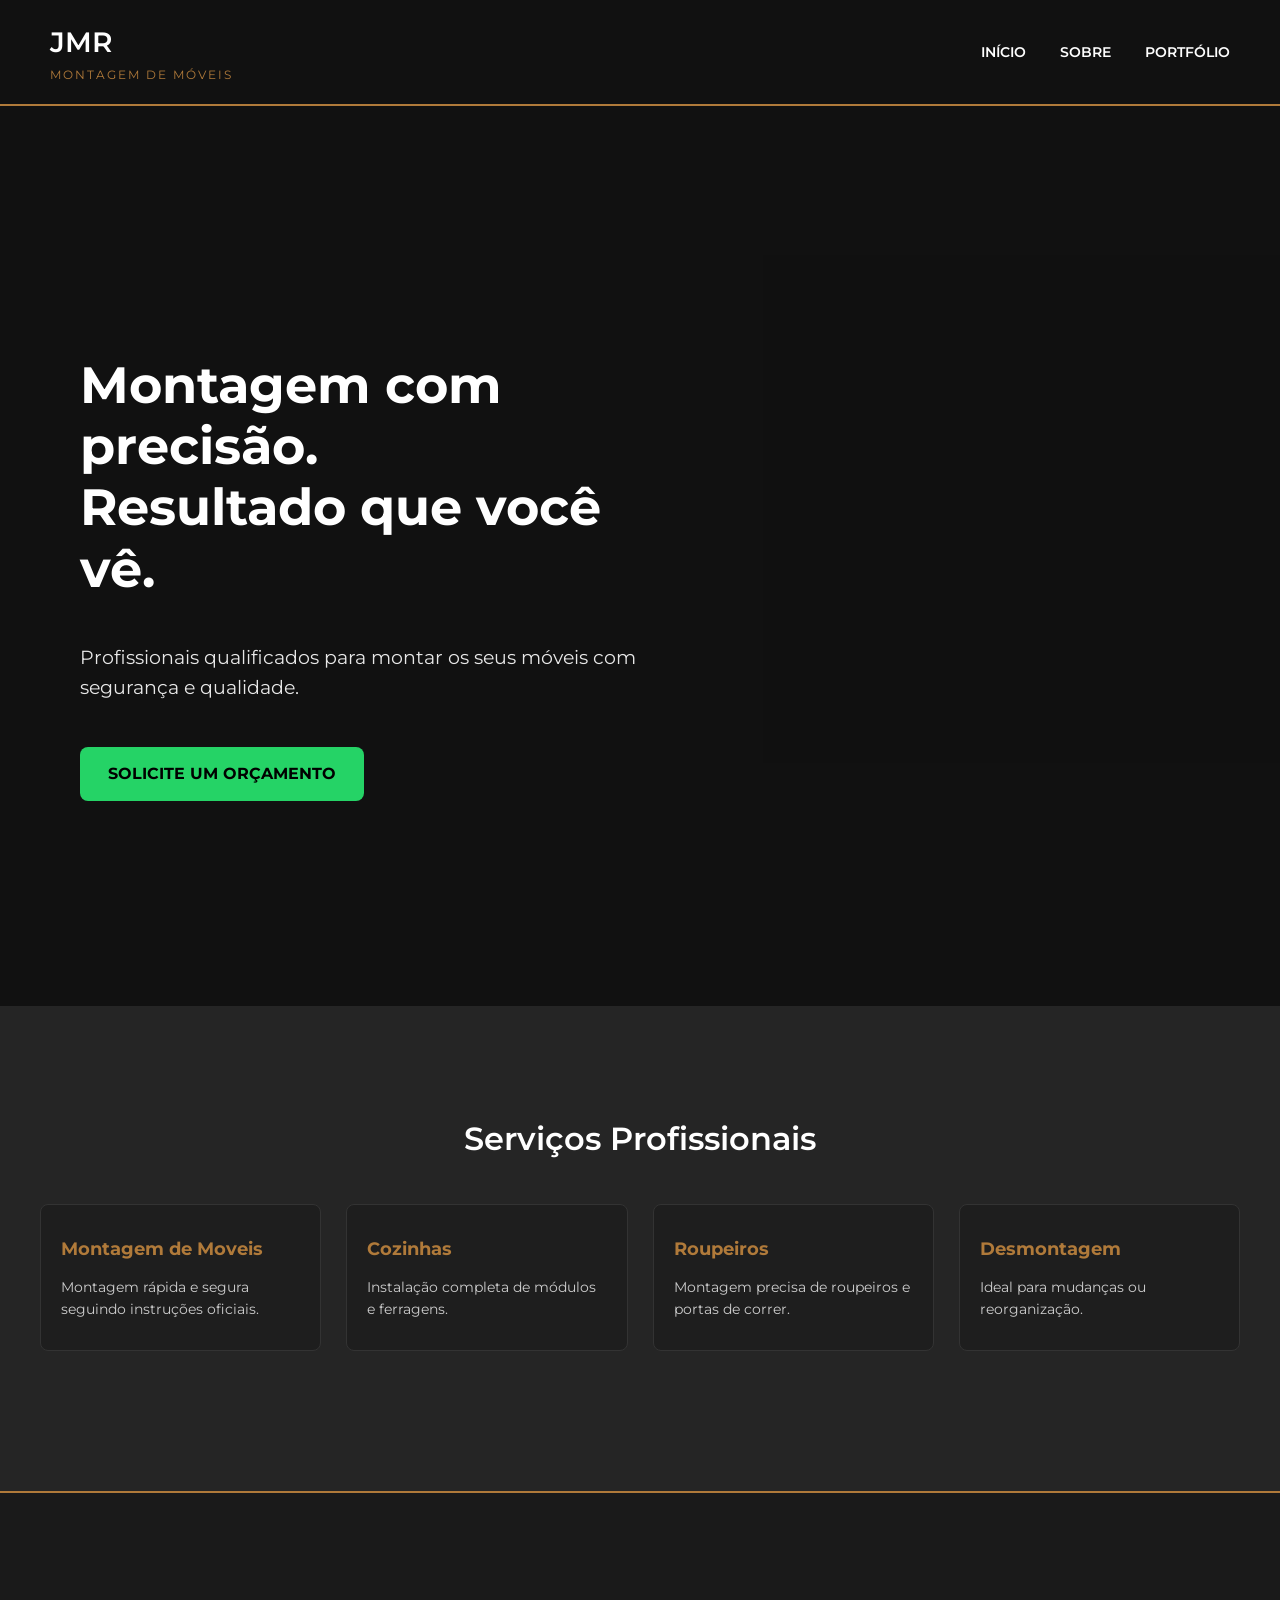
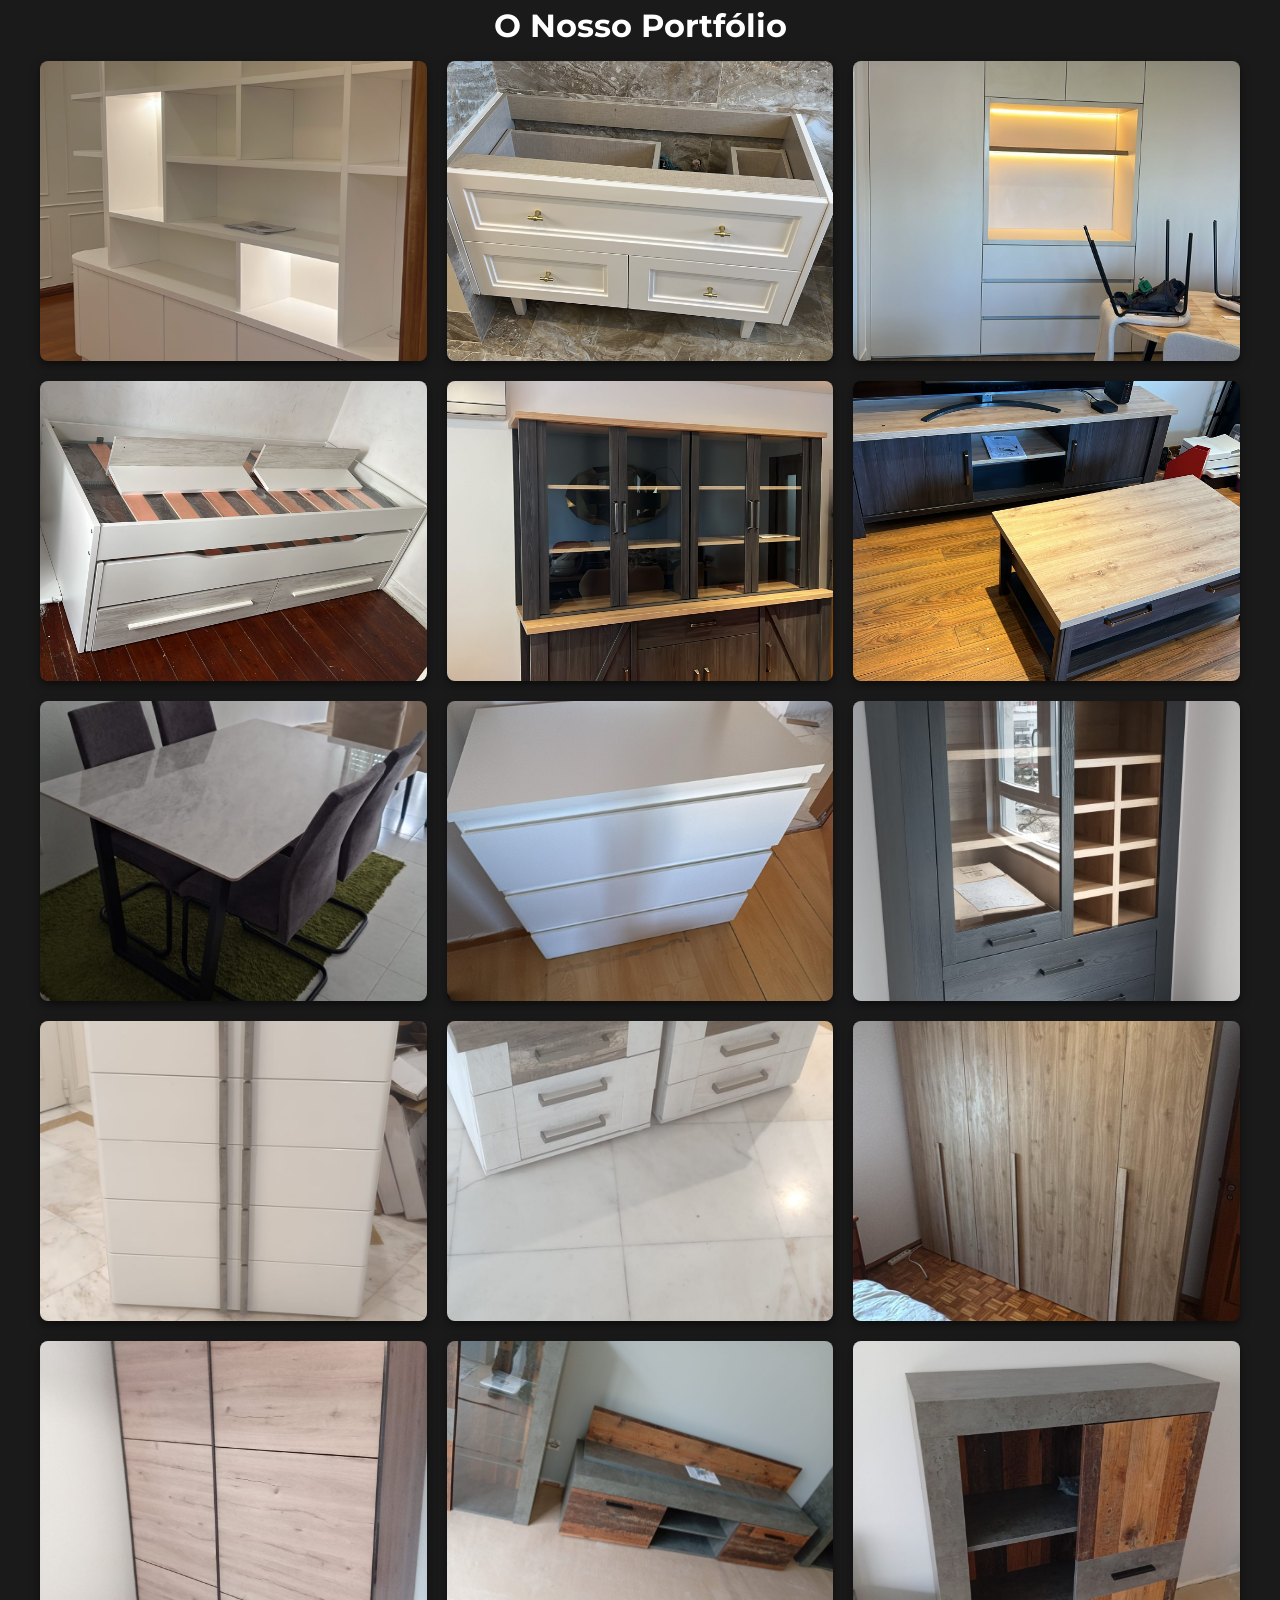
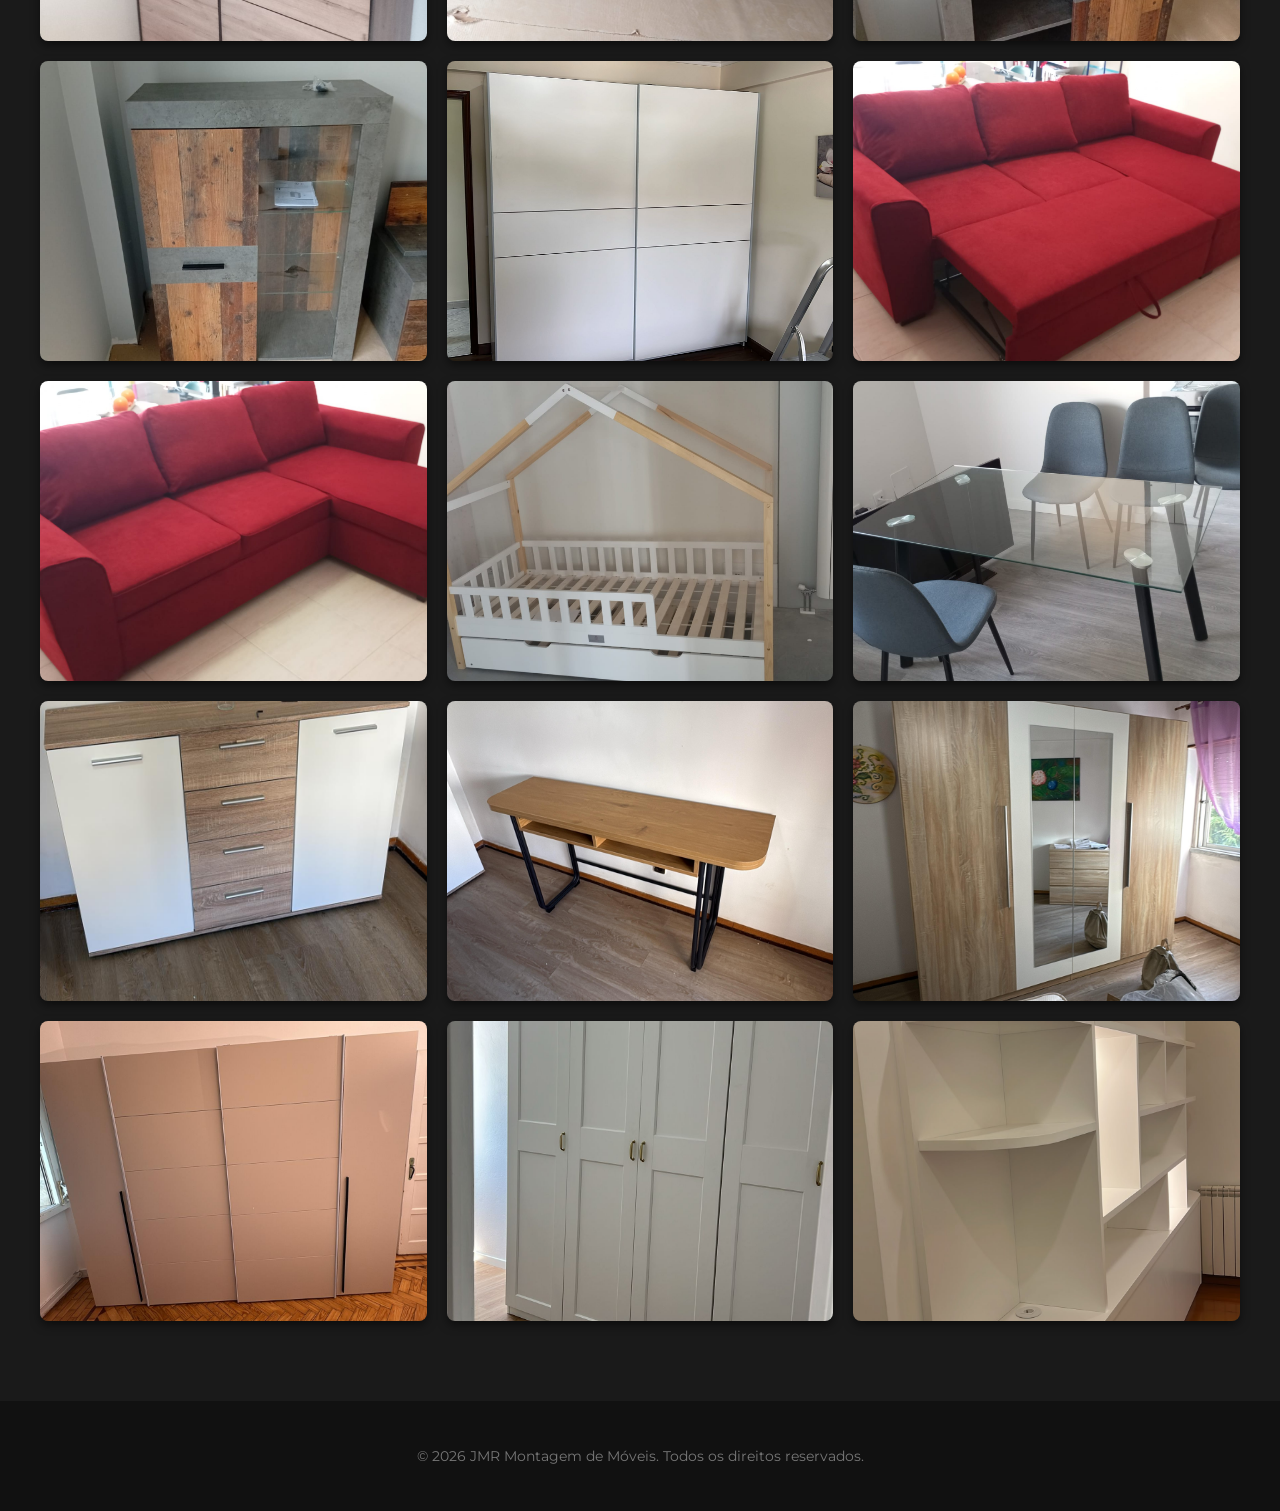
==== index.html @ c357450c "Update index.html" ====
<!DOCTYPE html>
<html lang="pt-pt">
<head>
    <meta charset="UTF-8">
    <meta name="viewport" content="width=device-width, initial-scale=1.0">
    <title>JMR Montagem de Móveis | Lisboa, Almada e Seixal</title>
    <link rel="stylesheet" href="/style.css">
    <link href="https://fonts.googleapis.com/css2?family=Montserrat:wght@400;600&display=swap" rel="stylesheet">
</head>
<body>

    <header>
        <div class="logo">JMR <small>MONTAGEM DE MÓVEIS</small></div>
        <nav>
            <a href="#inicio">INÍCIO</a>
            <a href="#sobre">SOBRE</a>
            <a href="#portfolio">PORTFÓLIO</a>
        </nav>
    </header>

    <section id="inicio" class="hero">
        <div class="hero-text">
            <h1>Montagem com <span class="highlight">precisão.</span><br>Resultado que você vê.</h1>
            <p>Profissionais qualificados para montar os seus móveis com segurança e qualidade.</p>
            <a href="https://wa.me/351928332154" target="_blank" class="btn-whatsapp">SOLICITE UM ORÇAMENTO</a>
        </div>
    </section>

    <section id="sobre" class="about-section">
        <h2>Serviços Profissionais</h2>
        <div class="services-grid">
            <div class="service-card"><h3>Montagem de Moveis</h3><p>Montagem rápida e segura seguindo instruções oficiais.</p></div>
            <div class="service-card"><h3>Cozinhas</h3><p>Instalação completa de módulos e ferragens.</p></div>
            <div class="service-card"><h3>Roupeiros</h3><p>Montagem precisa de roupeiros e portas de correr.</p></div>
            <div class="service-card"><h3>Desmontagem</h3><p>Ideal para mudanças ou reorganização.</p></div>
        </div>
    </section>

    <section id="portfolio" class="portfolio-section">
        <h2>O Nosso Portfólio</h2>
        <div class="galeria">
            <img src="/img/foto1.jpeg" alt="Serviço 1"><img src="/img/foto2.jpeg" alt="Serviço 2"><img src="/img/foto3.jpeg" alt="Serviço 3">
            <img src="/img/foto4.jpeg" alt="Serviço 4"><img src="/img/foto5.jpeg" alt="Serviço 5"><img src="/img/foto6.jpeg" alt="Serviço 6">
            <img src="/img/foto7.jpeg" alt="Serviço 7"><img src="/img/foto8.jpeg" alt="Serviço 8"><img src="/img/foto9.jpeg" alt="Serviço 9">
            <img src="/img/foto10.jpeg" alt="Serviço 10"><img src="/img/foto11.jpeg" alt="Serviço 11"><img src="/img/foto12.jpeg" alt="Serviço 12">
            <img src="/img/foto13.jpeg" alt="Serviço 13"><img src="/img/foto14.jpeg" alt="Serviço 14"><img src="/img/foto15.jpeg" alt="Serviço 15">
            <img src="/img/foto16.jpeg" alt="Serviço 16"><img src="/img/foto17.jpeg" alt="Serviço 17"><img src="/img/foto18.jpeg" alt="Serviço 18">
            <img src="/img/foto19.jpeg" alt="Serviço 19"><img src="/img/foto20.jpeg" alt="Serviço 20"><img src="/img/foto21.jpeg" alt="Serviço 21">
            <img src="/img/foto22.jpeg" alt="Serviço 22"><img src="/img/foto23.jpeg" alt="Serviço 23"><img src="/img/foto24.jpeg" alt="Serviço 24">
            <img src="/img/foto25.jpeg" alt="Serviço 25"><img src="/img/foto26.jpeg" alt="Serviço 26"><img src="/img/foto27.jpeg" alt="Serviço 27">
        </div>
    </section>

    <footer>
        <p>&copy; 2026 JMR Montagem de Móveis. Todos os direitos reservados.</p>
    </footer>
</body>
</html>
---- style.css ----
/* Configurações Globais */
* {
    box-sizing: border-box;
    scroll-behavior: smooth;
}

body { 
    font-family: 'Montserrat', sans-serif; 
    background-color: #1e1e1e; 
    color: #ffffff; 
    margin: 0; 
    line-height: 1.6;
}

/* Cabeçalho */
header { 
    padding: 20px 50px; 
    display: flex; 
    justify-content: space-between; 
    align-items: center; 
    background: #111111; 
    border-bottom: 2px solid #b07a3a;
}

.logo { 
    font-size: 28px; 
    font-weight: 600; 
}

.logo small {
    font-size: 12px;
    font-weight: 400;
    letter-spacing: 2px;
    color: #b07a3a;
    display: block;
}

nav a { 
    color: #ffffff; 
    margin-left: 30px; 
    text-decoration: none; 
    font-size: 14px; 
    font-weight: 600;
    transition: color 0.3s;
}

nav a:hover {
    color: #b07a3a;
}

/* HERO CORRIGIDA */
.hero {
    background: url("img/imghero-inicio.jpeg") center/cover no-repeat;
    height: 100vh;
    display: flex;
    align-items: center;
    padding-left: 80px;
    position: relative;
    color: #fff;
}

.hero::before {
    content: "";
    position: absolute;
    inset: 0;
    background: rgba(0,0,0,0.45);
}

.hero-content, .hero-inner, .hero-text {
    position: relative;
    z-index: 2;
    max-width: 600px;
}

.hero-text h1 {
    font-size: 3.2rem;
    font-weight: 700;
    line-height: 1.2;
}

.hero-text p {
    font-size: 1.2rem;
    margin-top: 15px;
    opacity: 0.9;
}

.btn-whatsapp {
    margin-top: 25px;
    display: inline-block;
    padding: 14px 28px;
    background: #25d366;
    color: #000;
    font-weight: bold;
    border-radius: 8px;
    text-decoration: none;
    transition: .3s ease;
}

.btn-whatsapp:hover {
    background: #1ebe5d;
}

/* Nova Estilização: Seção Sobre e Serviços */
.about-section {
    padding: 80px 20px;
    background: #252525;
    text-align: center;
    border-bottom: 2px solid #b07a3a;
}

.about-section h2 {
    font-size: 32px;
    margin-bottom: 40px;
    font-weight: 600;
}

.services-grid {
    display: grid;
    grid-template-columns: repeat(auto-fit, minmax(260px, 1fr));
    gap: 25px;
    max-width: 1200px;
    margin: 0 auto 60px auto;
}

.service-card {
    background: #1e1e1e;
    padding: 30px 20px;
    border-radius: 8px;
    border: 1px solid #333;
    text-align: left;
    transition: transform 0.3s, border-color 0.3s;
}

.service-card:hover {
    transform: translateY(-5px);
    border-color: #b07a3a;
}

.service-card h3 {
    font-size: 18px;
    color: #b07a3a;
    margin-top: 0;
    margin-bottom: 12px;
}

.service-card p {
    color: #cccccc;
    font-size: 14px;
    margin: 0;
}

.why-choose-us {
    max-width: 650px;
    margin: 0 auto;
    background: #1e1e1e;
    padding: 40px;
    border-radius: 8px;
    box-shadow: 0 4px 15px rgba(0,0,0,0.4);
    border: 1px solid #2d2d2d;
}

.why-choose-us h2 {
    font-size: 26px;
    margin-bottom: 20px;
    color: #ffffff;
}

.benefits-list {
    display: flex;
    flex-direction: column;
    align-items: flex-start;
    gap: 15px;
    max-width: 500px;
    margin: 30px auto 0 auto;
}

.benefit-item {
    font-size: 15px;
    font-weight: 600;
    color: #eeeeee;
    text-align: left;
}

/* Seção de Portfólio / Galeria */
.portfolio-section {
    padding: 80px 20px; 
    background: #1a1a1a;
}

.portfolio-section h2 {
    text-align: center;
    font-size: 32px;
    margin-bottom: 10px;
}

.galeria {
    display: grid;
    grid-template-columns: repeat(auto-fit, minmax(300px, 1fr));
    gap: 20px;
    max-width: 1200px;
    margin: 0 auto;
}

.galeria img {
    width: 100%;
    height: 300px;
    object-fit: cover;
    border-radius: 8px;
    transition: transform 0.3s ease;
    box-shadow: 0 4px 10px rgba(0,0,0,0.5);
}

.galeria img:hover {
    transform: scale(1.03);
}

/* Rodapé */
footer {
    text-align: center;
    padding: 30px;
    background: #111111;
    color: #777777;
    font-size: 14px;
}

/* Responsividade */
@media (max-width: 768px) {
    header {
        flex-direction: column;
        padding: 20px;
    }
    nav {
        margin-top: 20px;
    }
    nav a {
        margin: 0 10px;
    }
    .hero-text h1 {
        font-size: 32px;
    }
    .why-choose-us {
        padding: 25px 15px;
    }
}
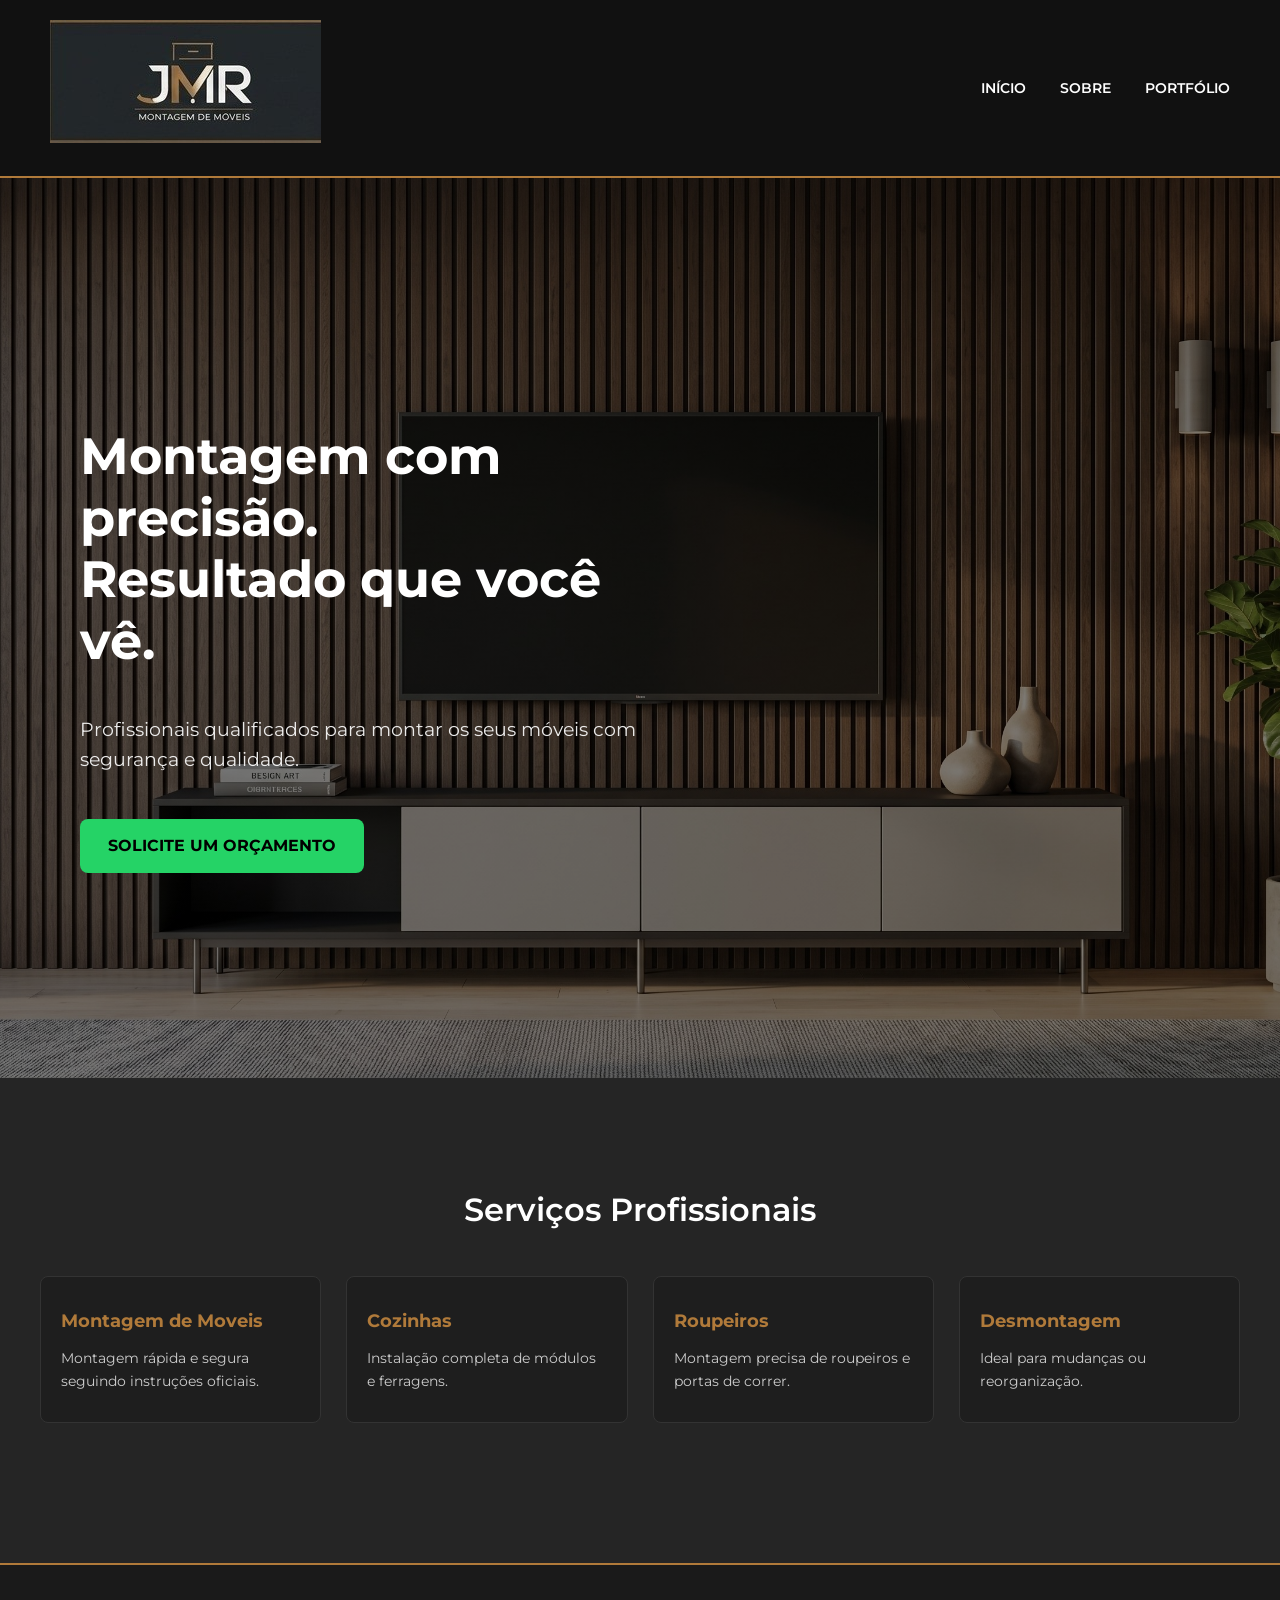
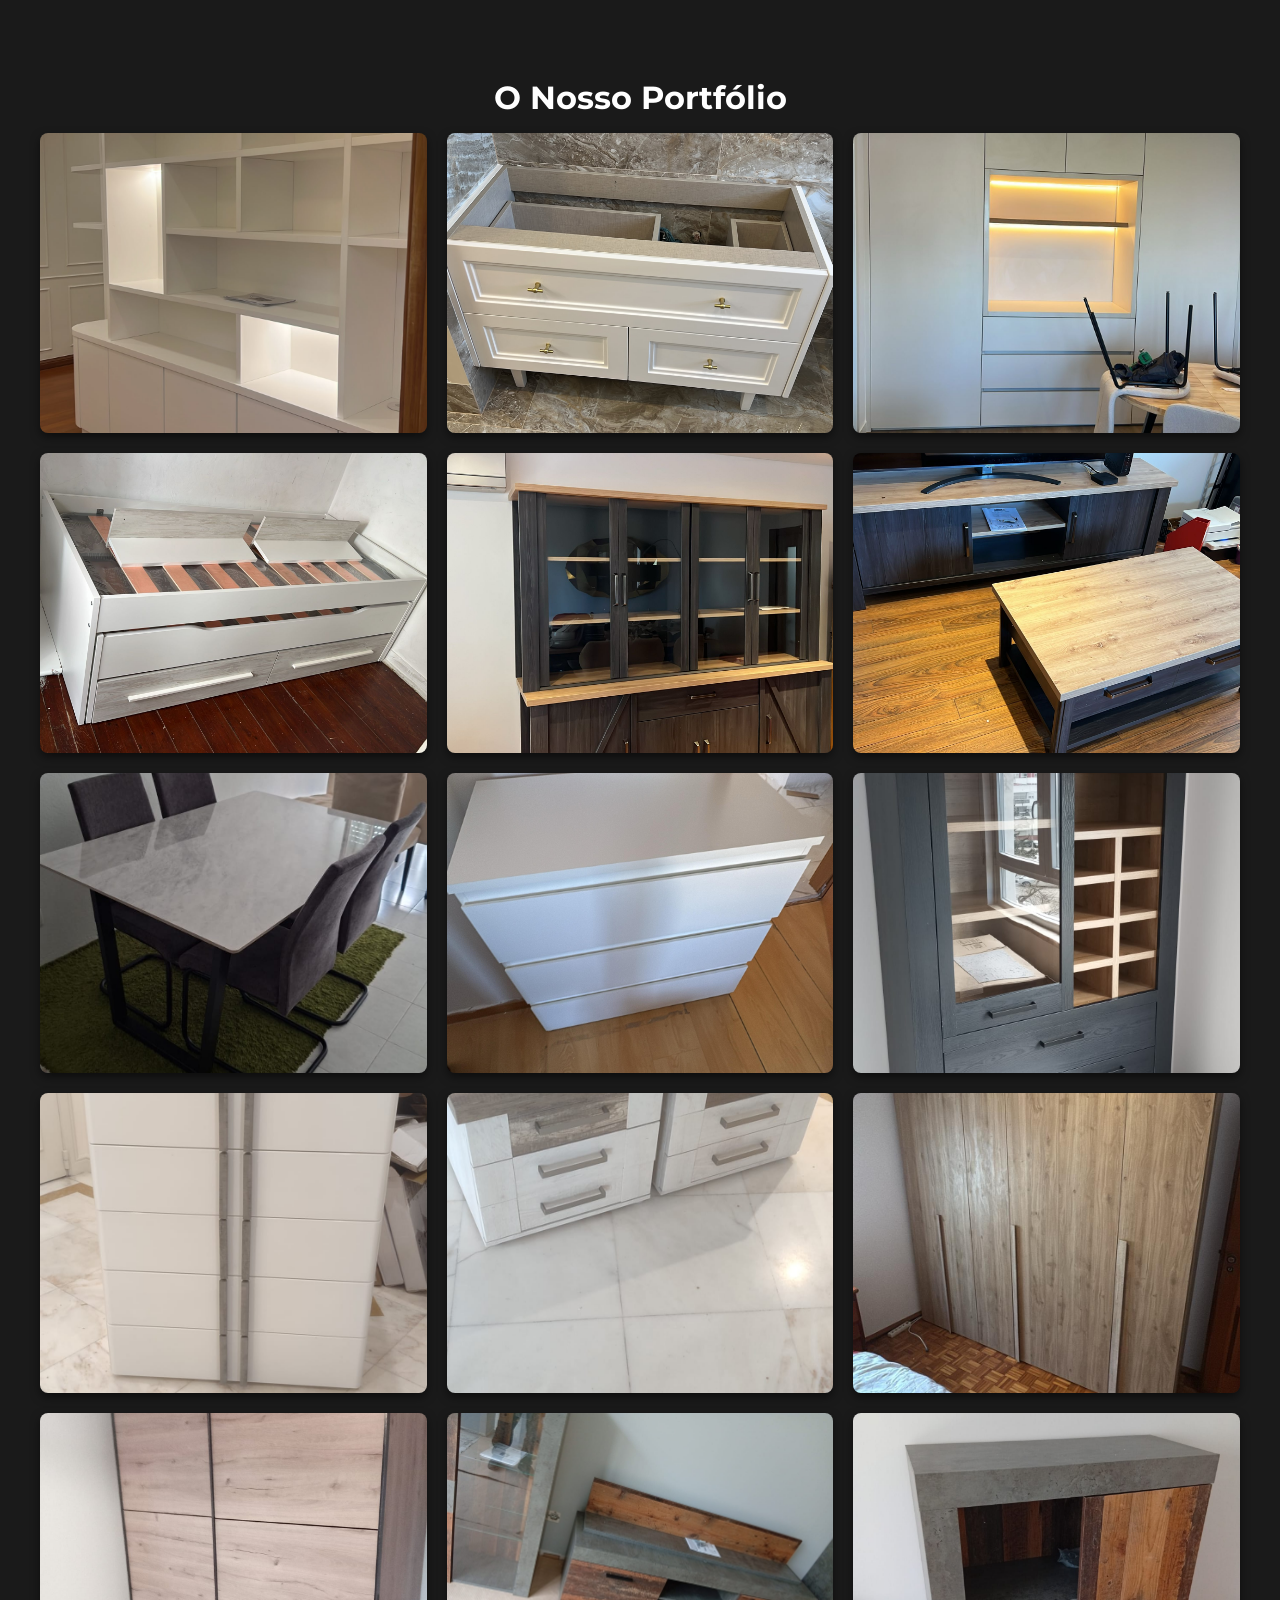
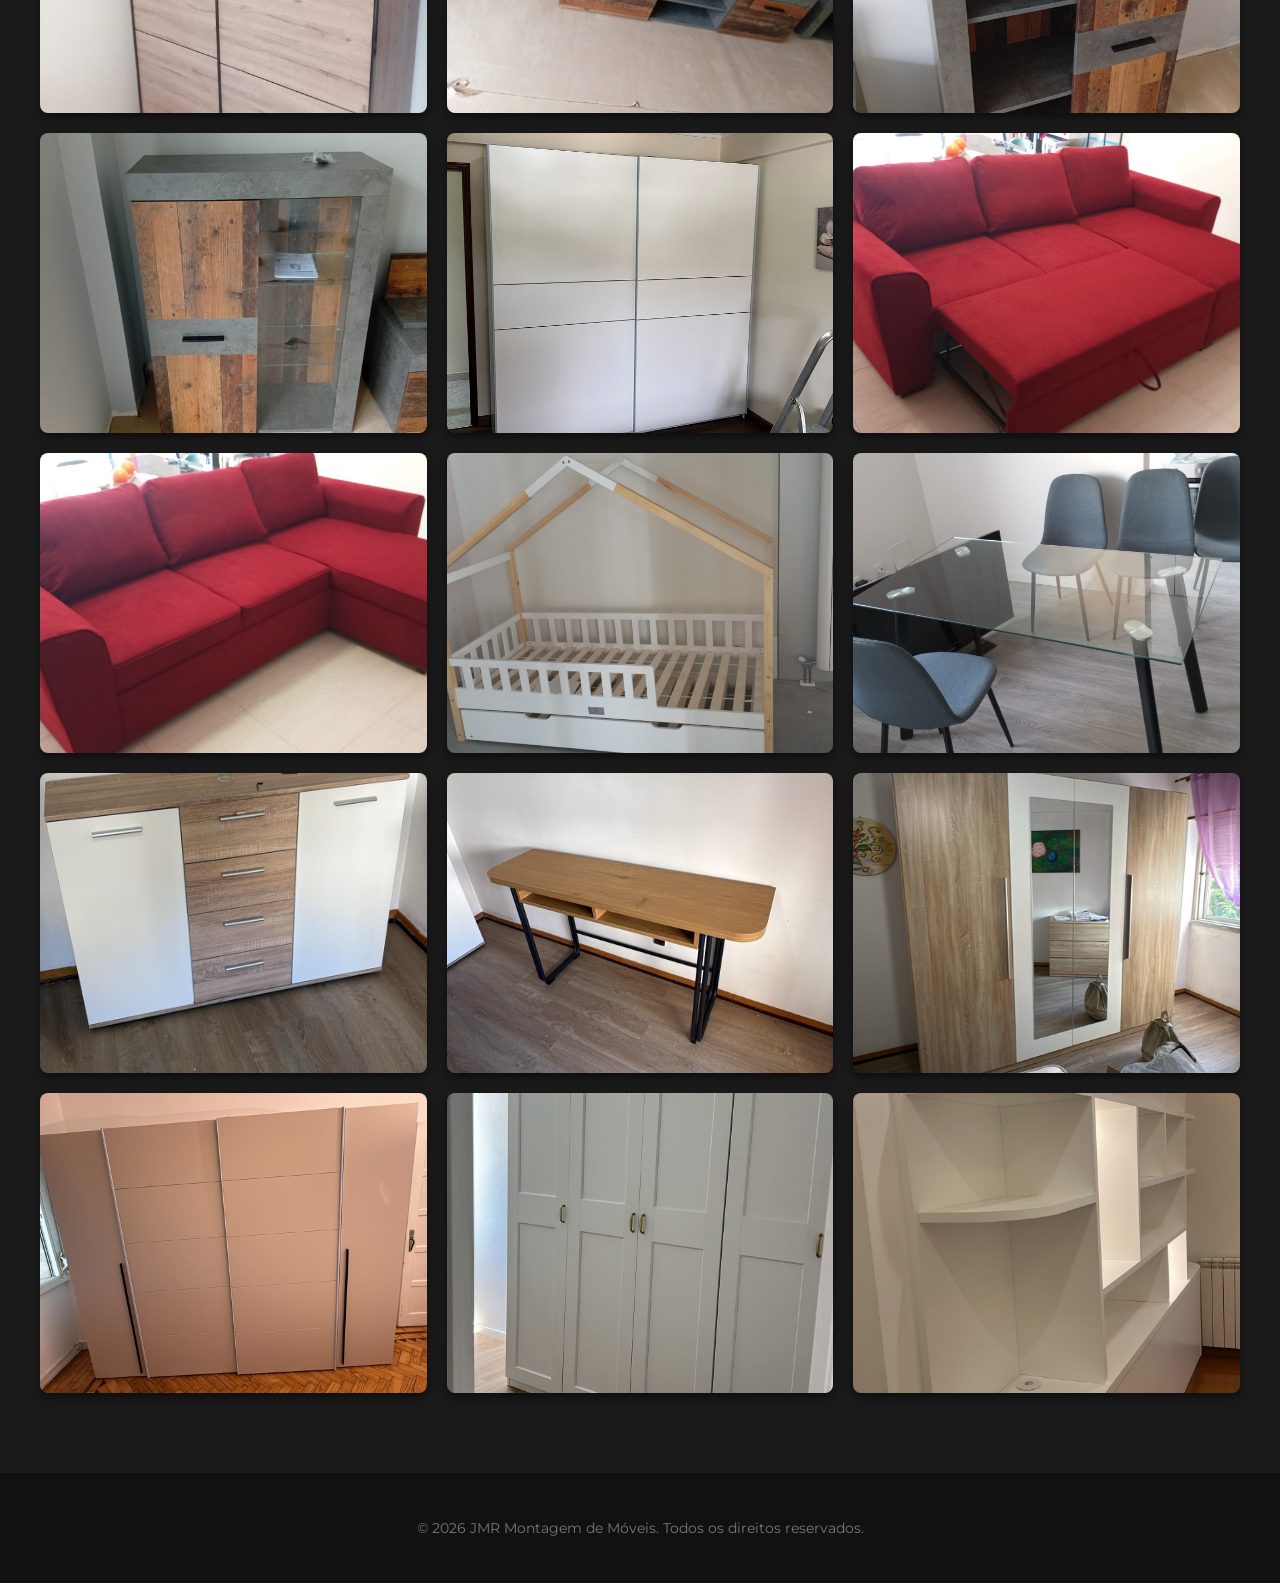
==== commit c98b09ba: "Update index.html" ====
--- a/index.html
+++ b/index.html
@@ -9,8 +9,10 @@
 </head>
 <body>
 
-    <header>
-        <div class="logo">JMR <small>MONTAGEM DE MÓVEIS</small></div>
+  <header>
+        <a href="#" class="logo">
+            <img src="/img/logo-hero.jpg" alt="Logo JMR Montagem de Móveis">
+        </a>
         <nav>
             <a href="#inicio">INÍCIO</a>
             <a href="#sobre">SOBRE</a>
--- a/style.css
+++ b/style.css
@@ -47,23 +47,17 @@
 nav a:hover {
     color: #b07a3a;
 }
-
-/* HERO CORRIGIDA */
 .hero {
-    background: url("img/imghero-inicio.jpeg") center/cover no-repeat;
+    background: linear-gradient(rgba(0, 0, 0, 0.5), rgba(0, 0, 0, 0.5)), url('/img/imgfundo-hero1.jpeg');
+    background-size: cover;
+    background-position: center;
+    background-repeat: no-repeat;
     height: 100vh;
     display: flex;
     align-items: center;
     padding-left: 80px;
+    color: #ffffff;
     position: relative;
-    color: #fff;
-}
-
-.hero::before {
-    content: "";
-    position: absolute;
-    inset: 0;
-    background: rgba(0,0,0,0.45);
 }
 
 .hero-content, .hero-inner, .hero-text {
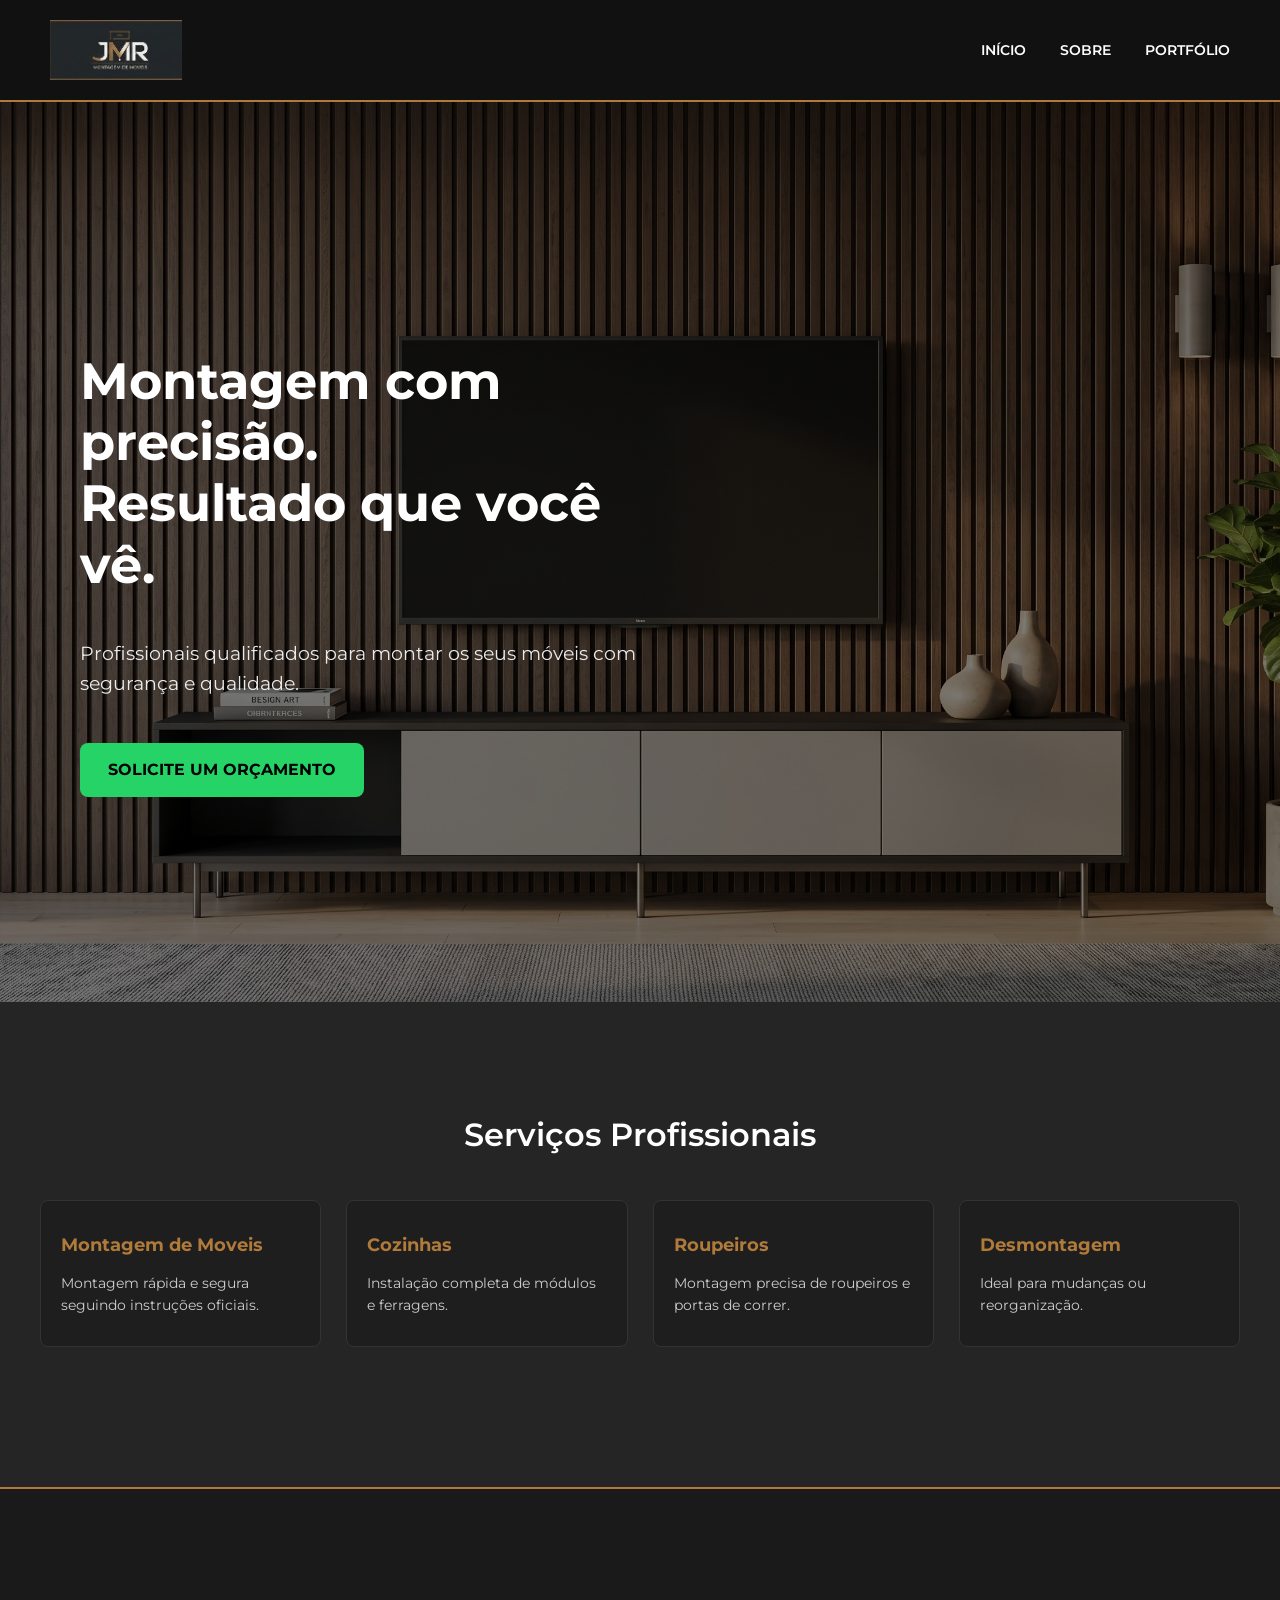
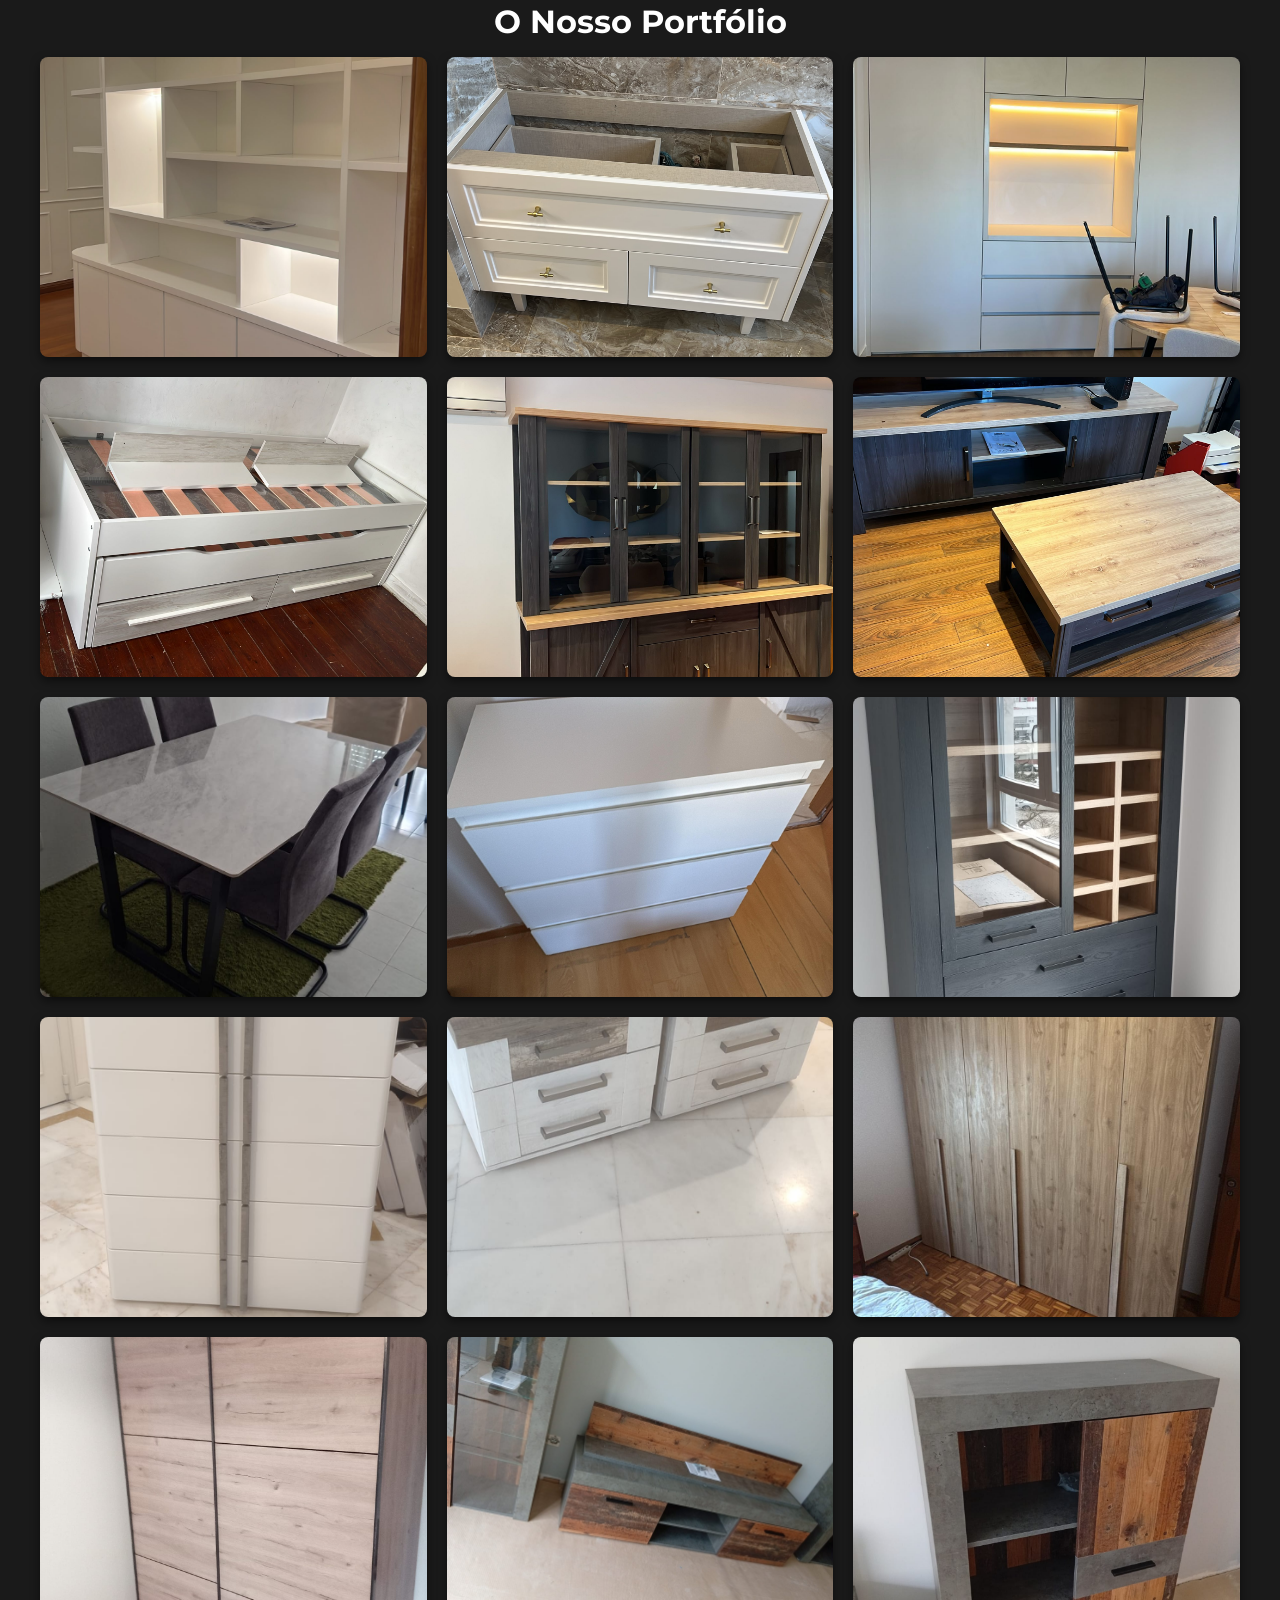
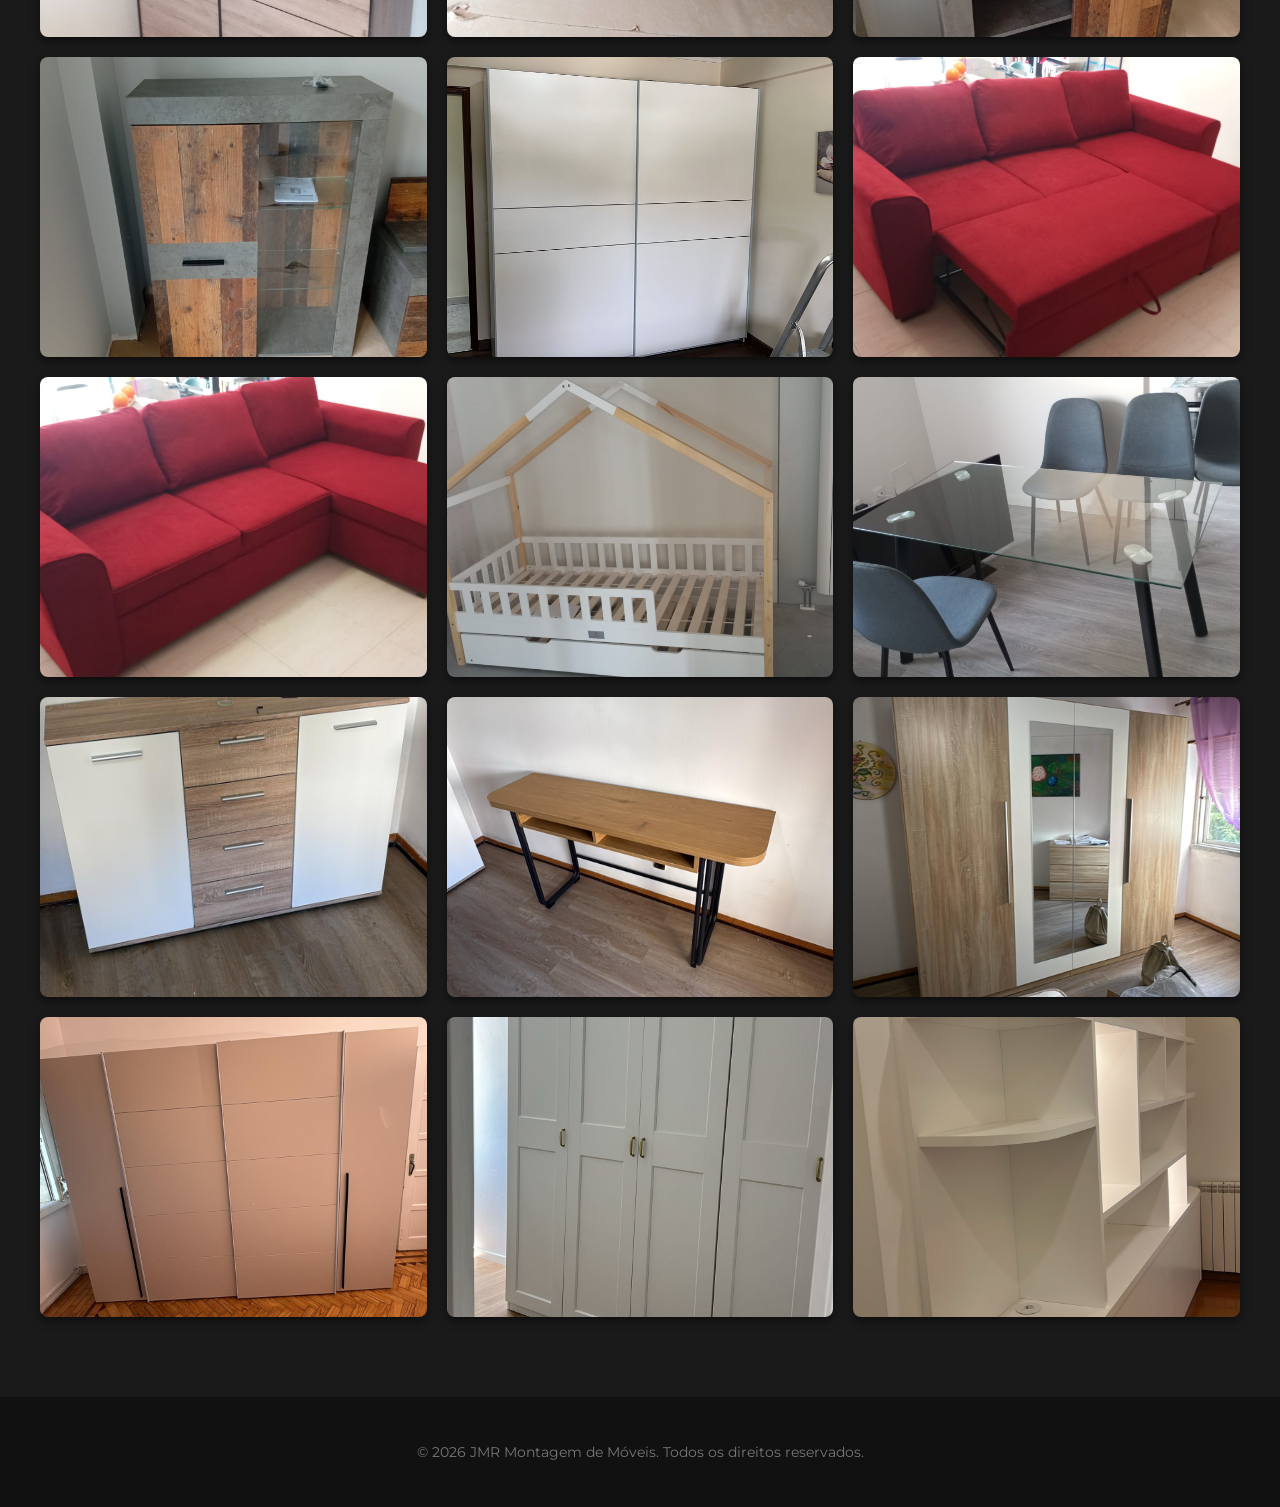
==== commit 8d9518a7: "Update index.html" ====
--- a/index.html
+++ b/index.html
@@ -11,7 +11,7 @@
 
   <header>
         <a href="#" class="logo">
-            <img src="/img/logo-hero.jpg" alt="Logo JMR Montagem de Móveis">
+            <img src="/img/logo-hero.jpeg" alt="Logo JMR Montagem de Móveis">
         </a>
         <nav>
             <a href="#inicio">INÍCIO</a>
--- a/style.css
+++ b/style.css
@@ -22,17 +22,20 @@
     border-bottom: 2px solid #b07a3a;
 }
 
-.logo { 
-    font-size: 28px; 
-    font-weight: 600; 
-}
-
-.logo small {
-    font-size: 12px;
-    font-weight: 400;
-    letter-spacing: 2px;
-    color: #b07a3a;
-    display: block;
+.logo {
+    display: flex;
+    align-items: center;
+    text-decoration: none;
+}
+
+.logo img {
+    height: 60px; /* Ajuste este valor se quiser o logo maior ou menor */
+    width: auto;
+    transition: transform 0.3s ease;
+}
+
+.logo img:hover {
+    transform: scale(1.05);
 }
 
 nav a { 
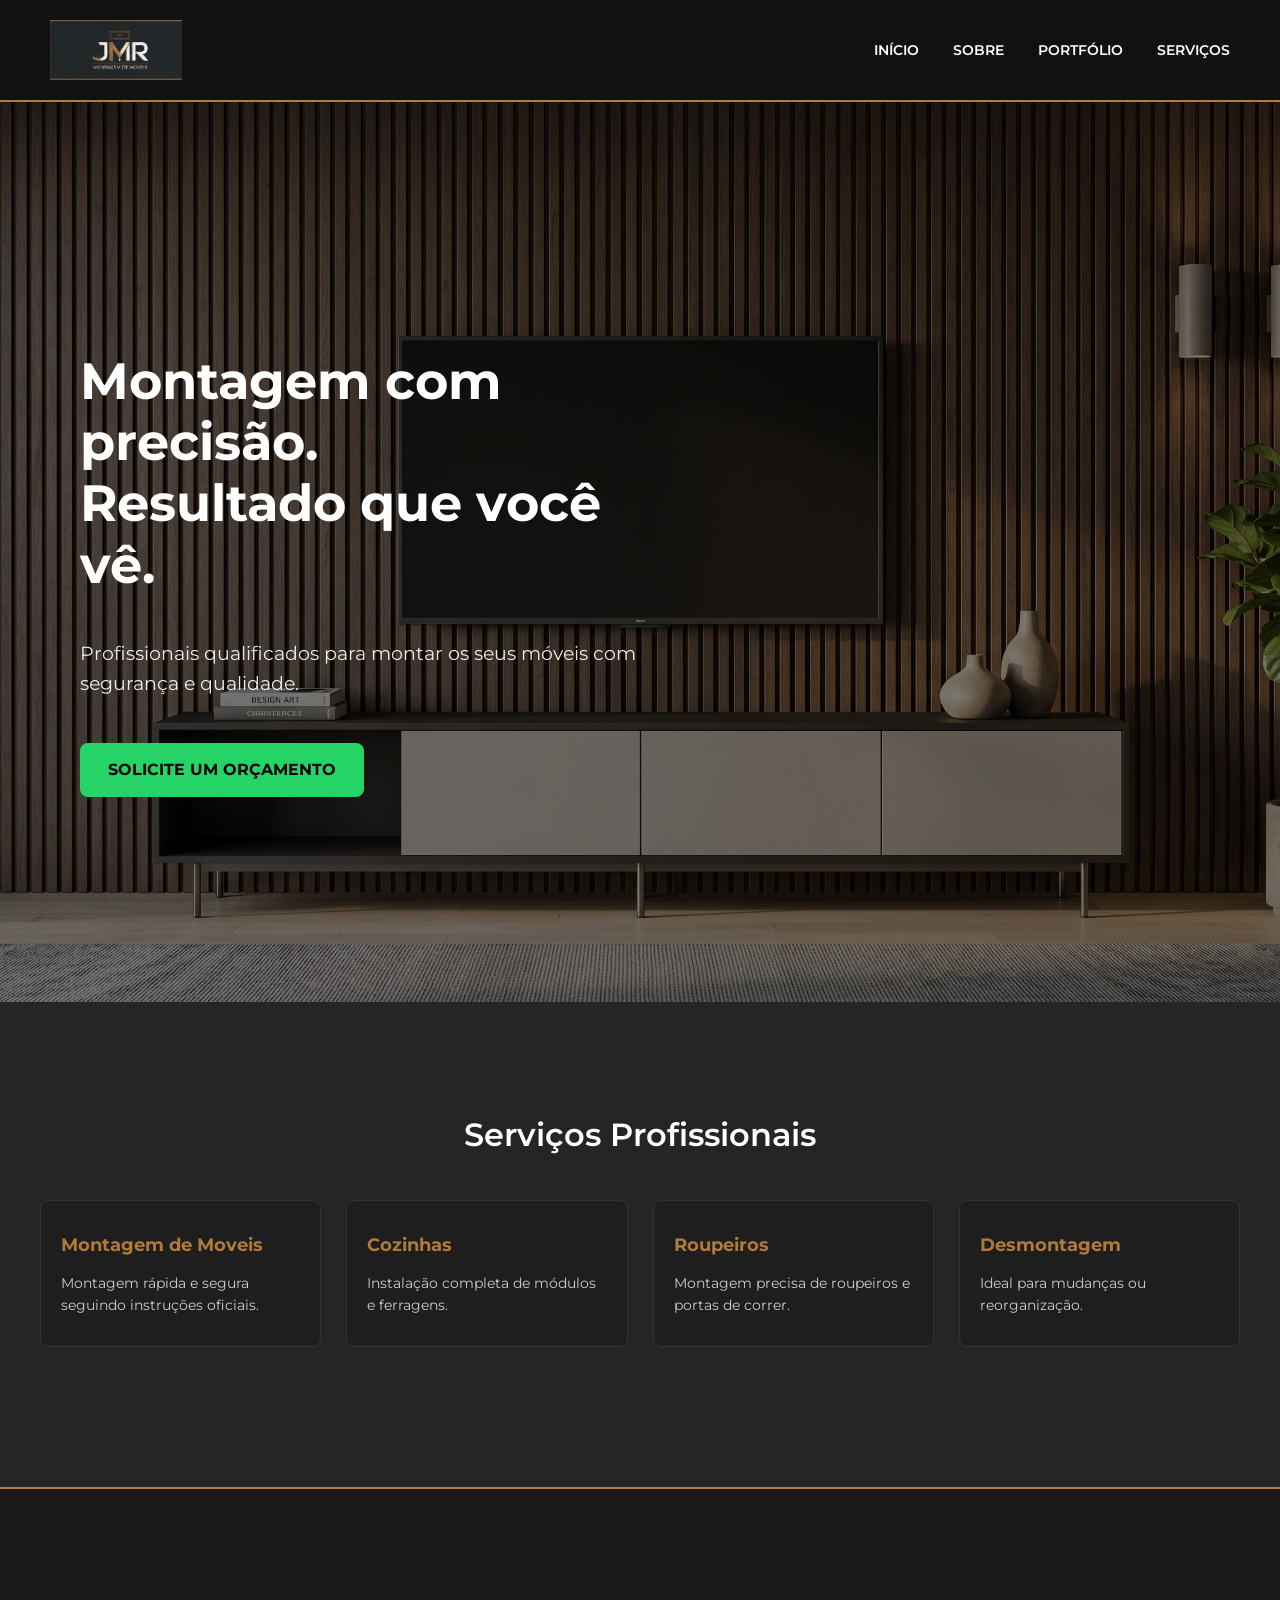
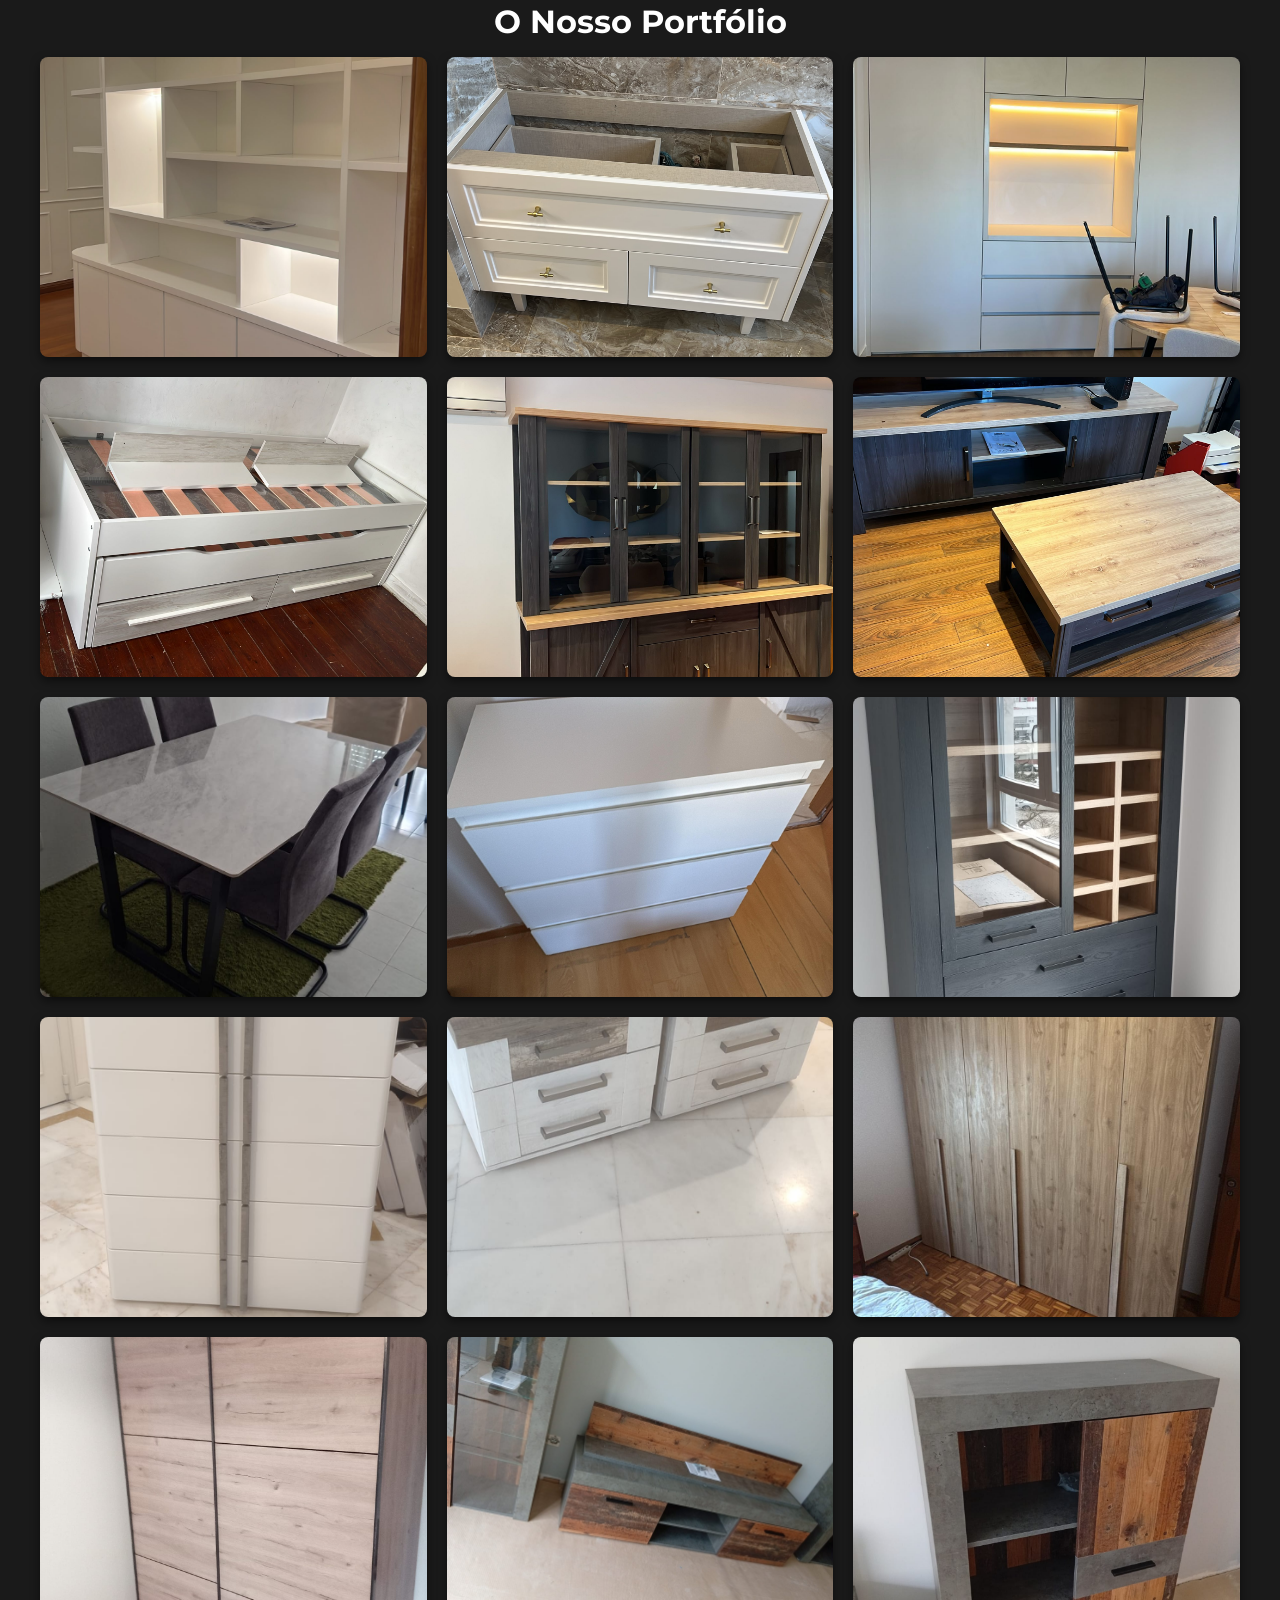
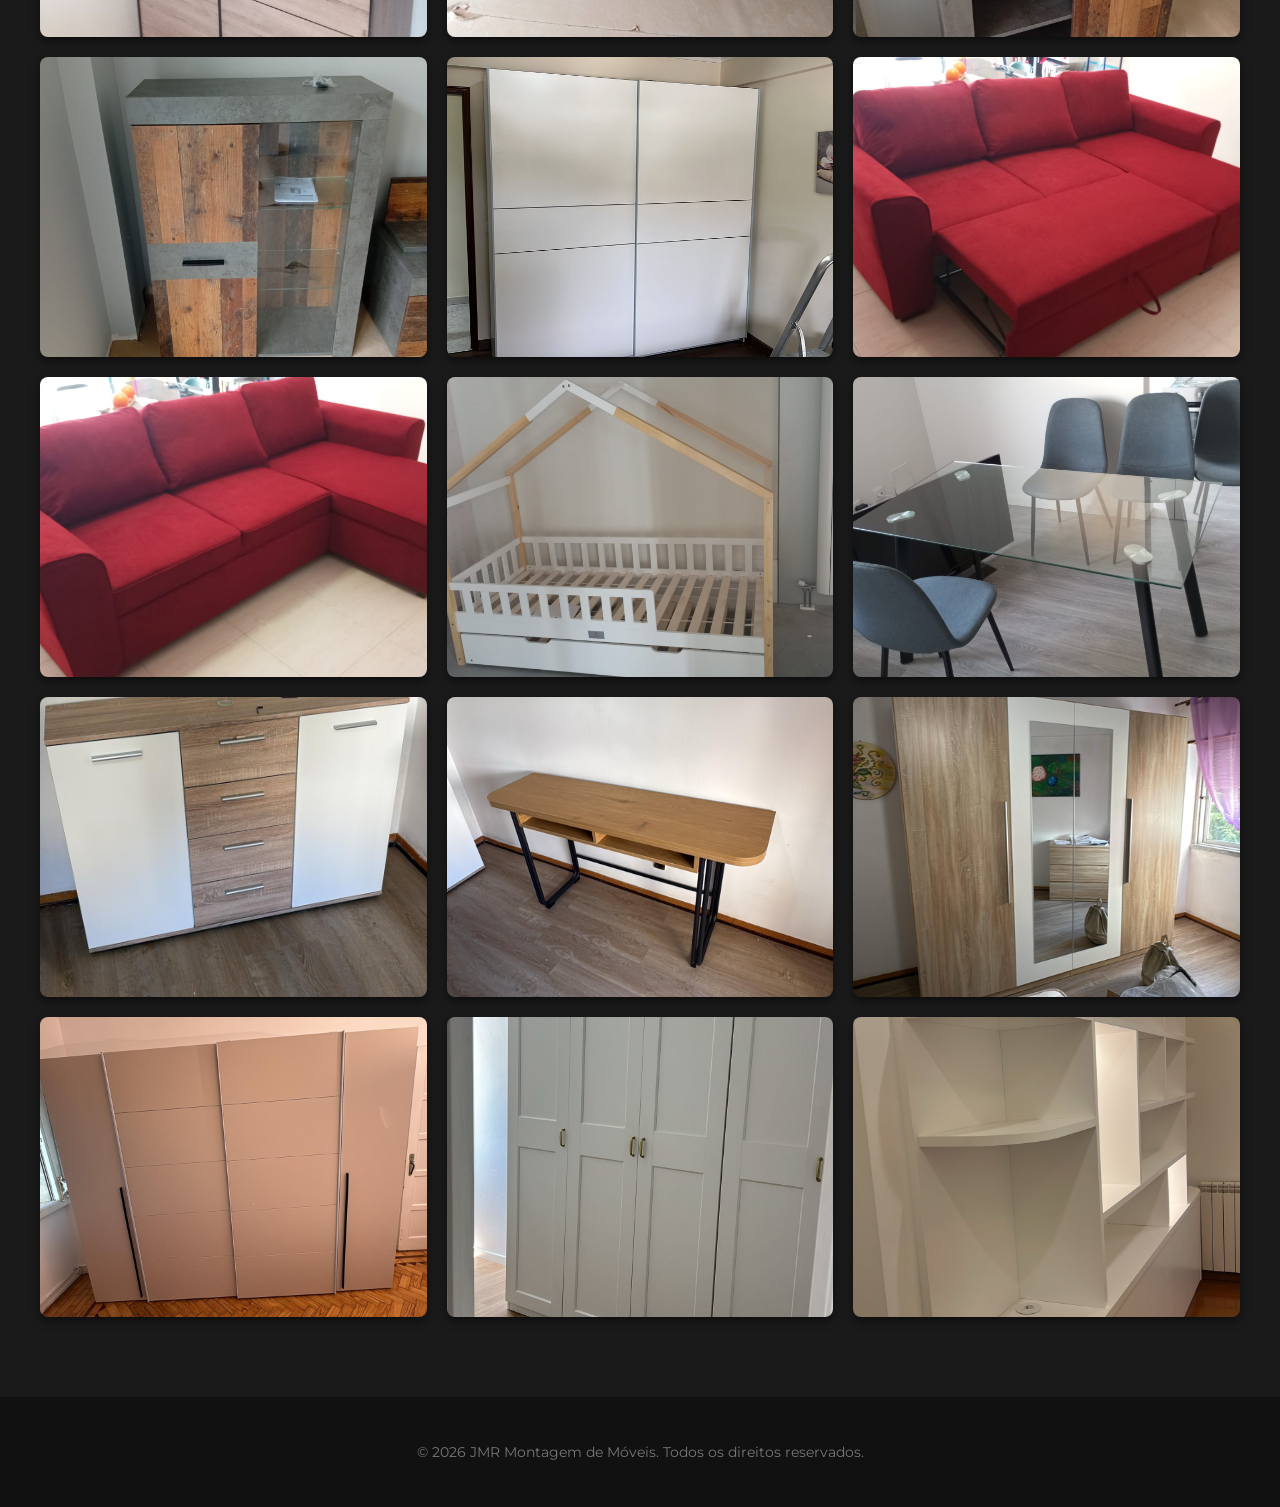
==== commit 73a503e3: "Update index.html" ====
--- a/index.html
+++ b/index.html
@@ -17,6 +17,7 @@
             <a href="#inicio">INÍCIO</a>
             <a href="#sobre">SOBRE</a>
             <a href="#portfolio">PORTFÓLIO</a>
+            <a href="#servicos">SERVIÇOS</a>
         </nav>
     </header>
 
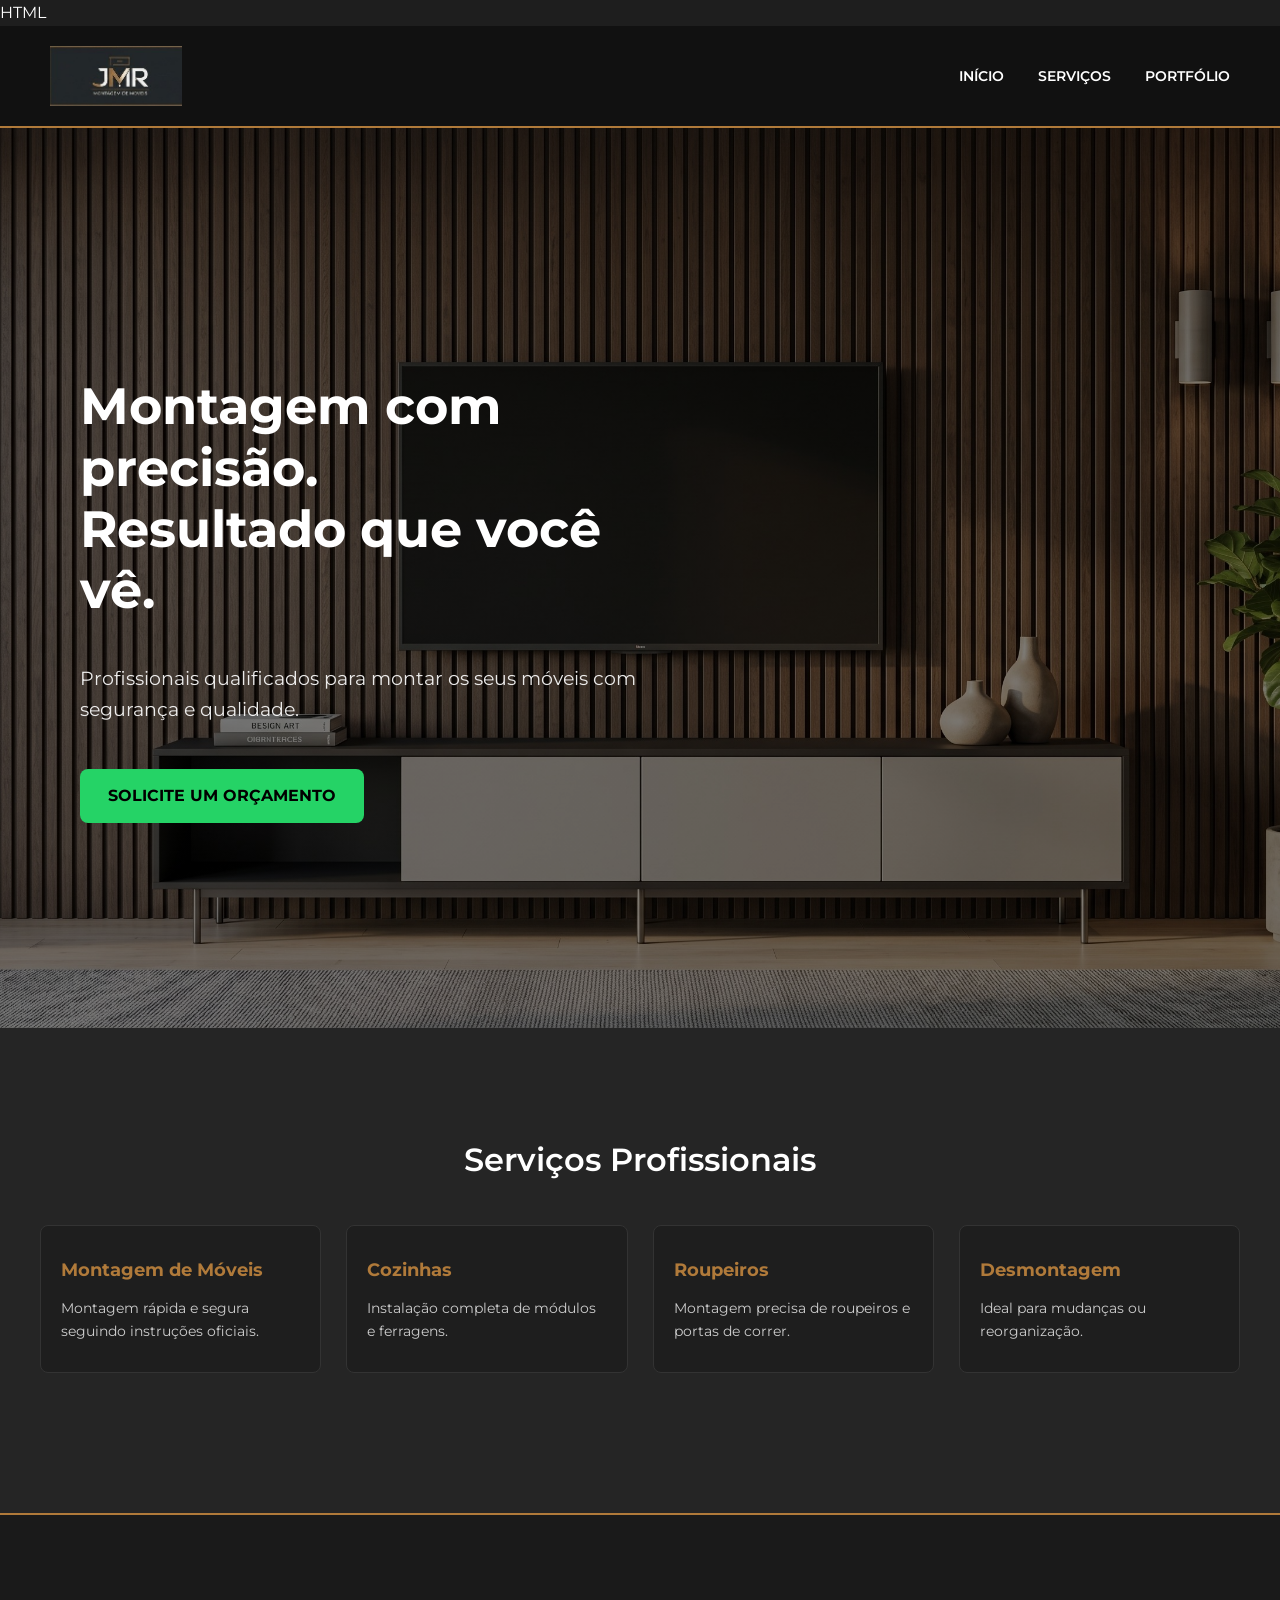
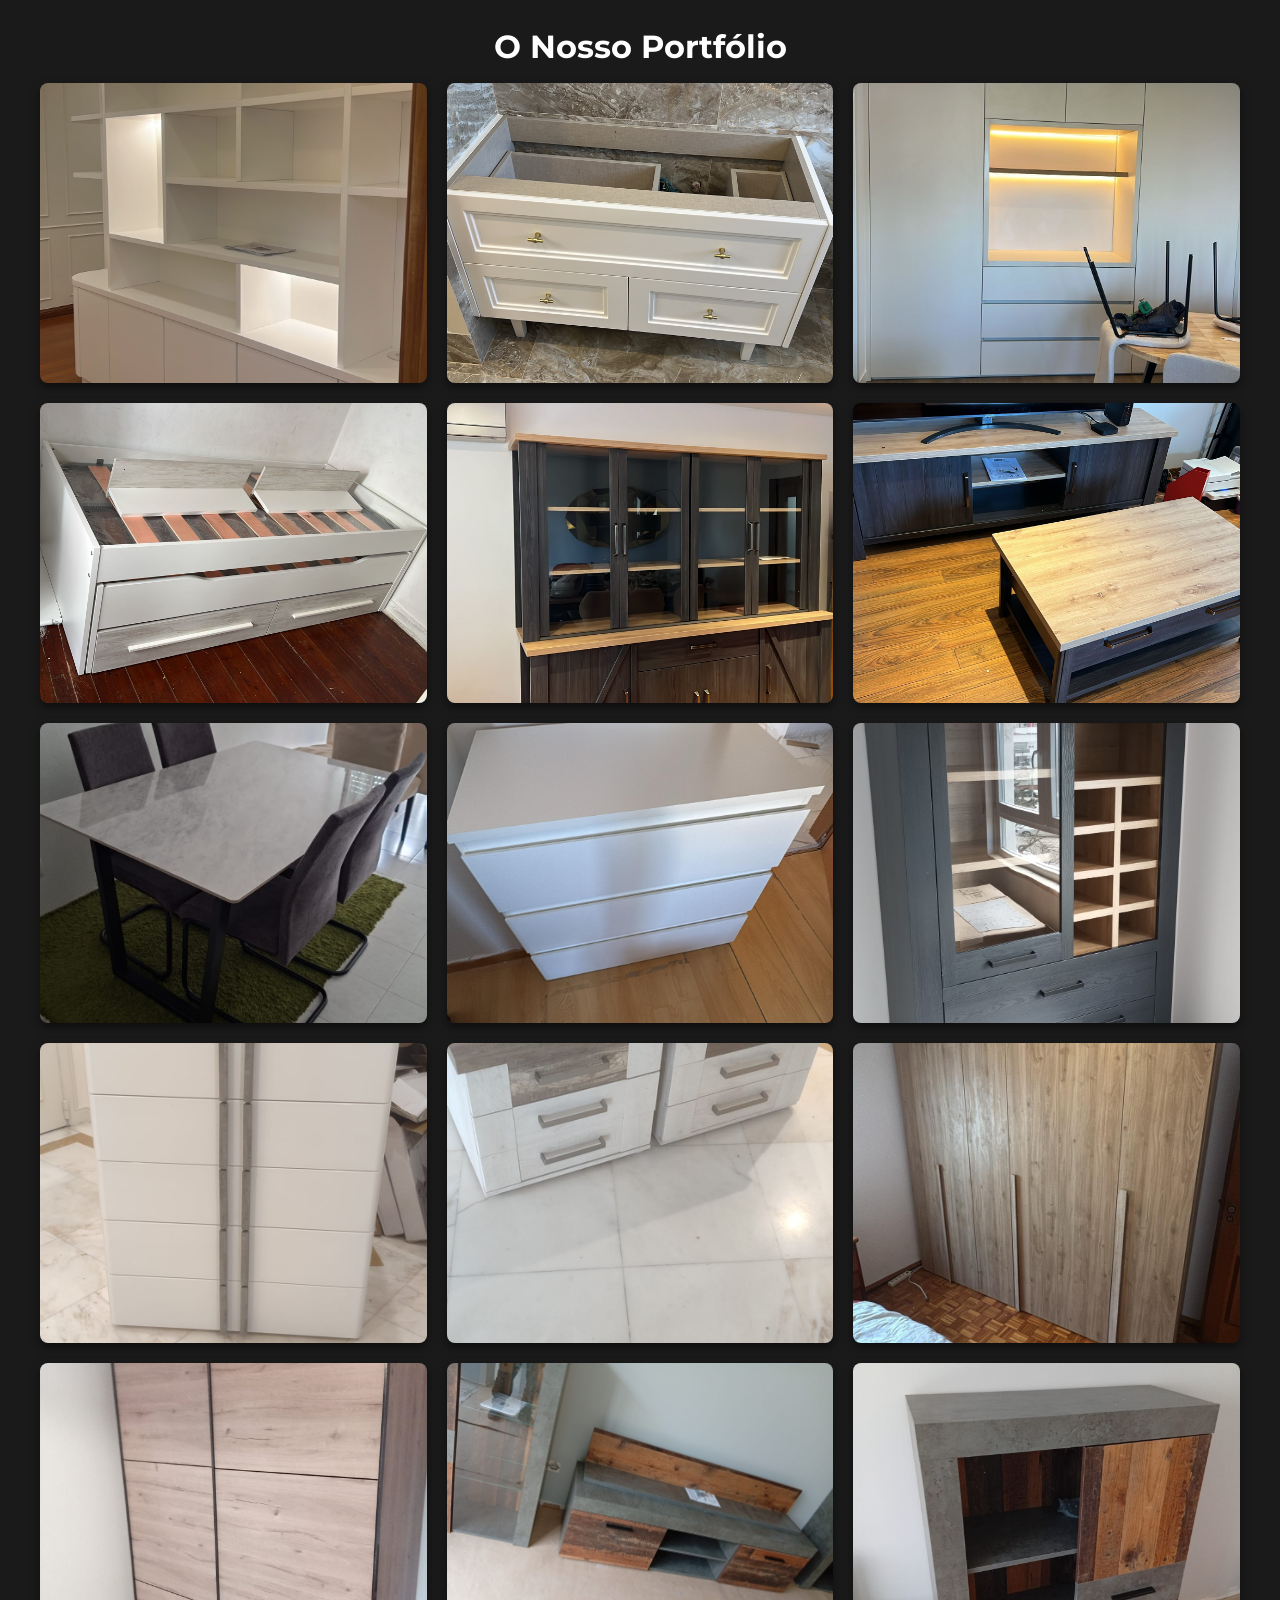
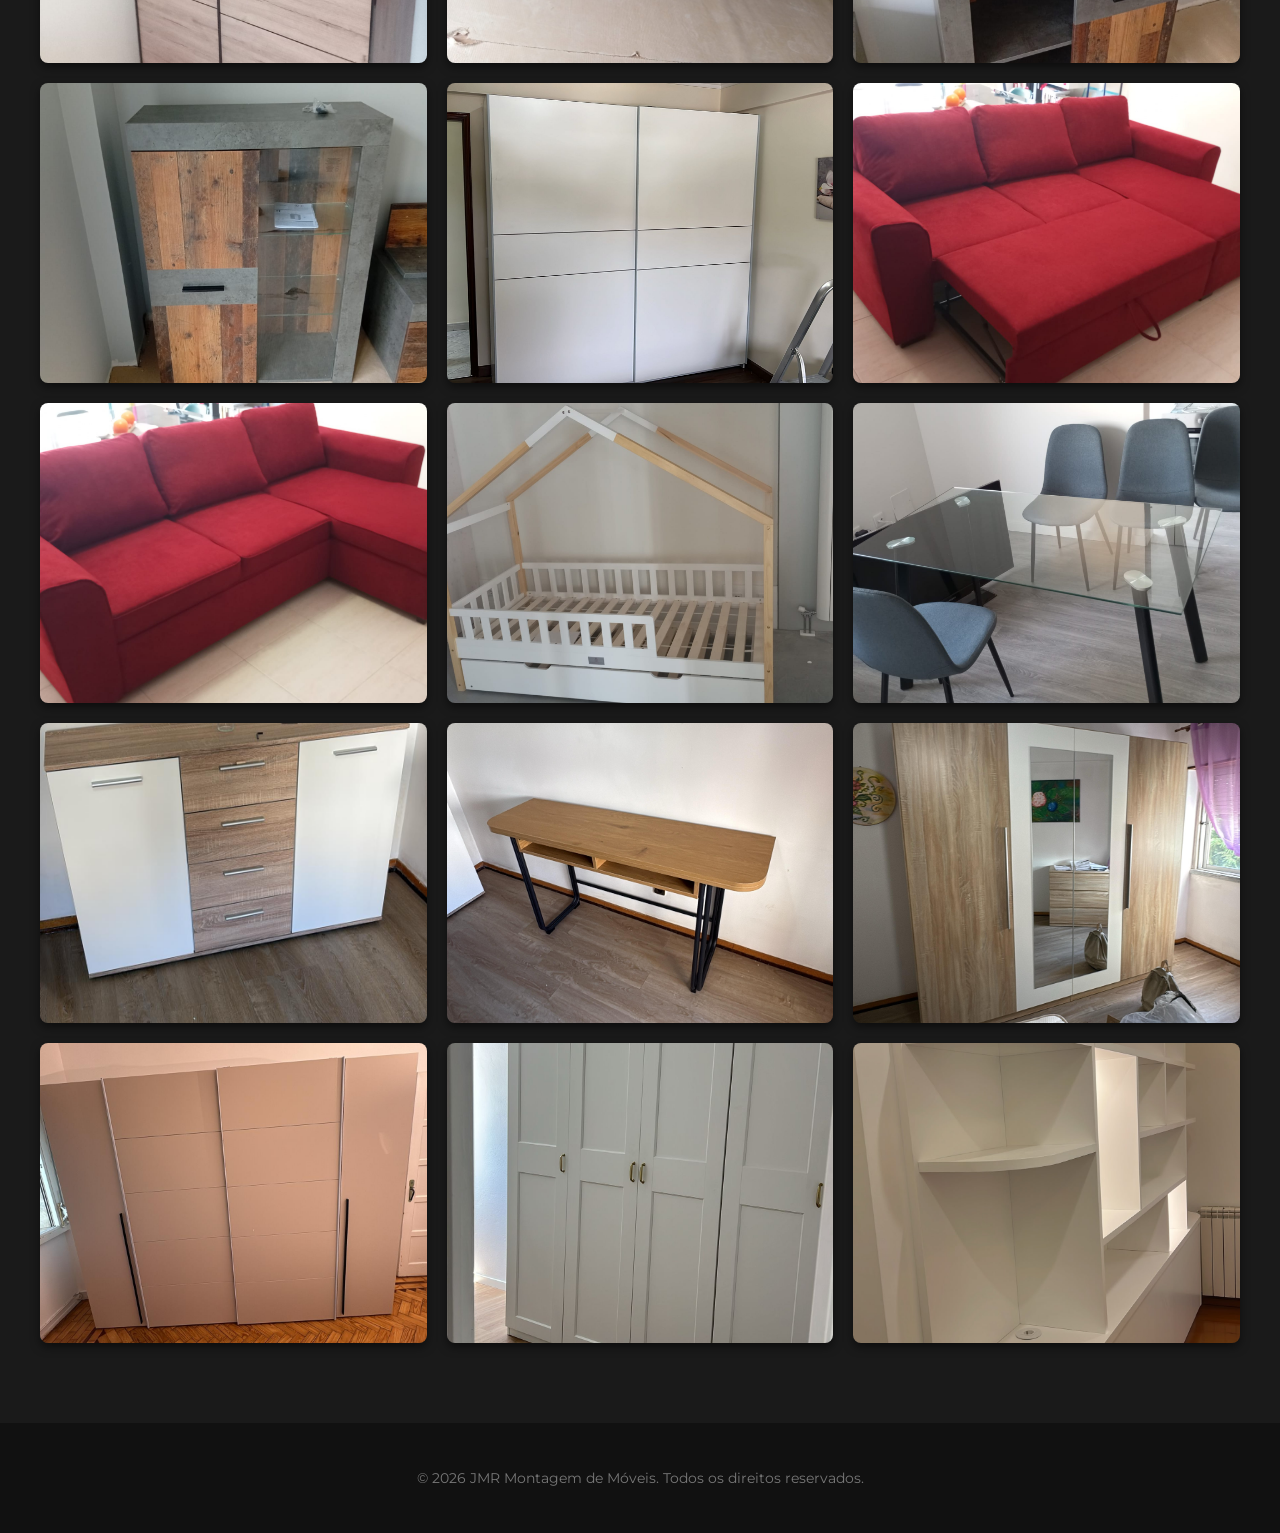
==== commit 99f60d62: "Update index.html" ====
--- a/index.html
+++ b/index.html
@@ -1,3 +1,4 @@
+HTML
 <!DOCTYPE html>
 <html lang="pt-pt">
 <head>
@@ -9,15 +10,13 @@
 </head>
 <body>
 
-  <header>
+    <header>
         <a href="#" class="logo">
             <img src="/img/logo-hero.jpeg" alt="Logo JMR Montagem de Móveis">
         </a>
         <nav>
             <a href="#inicio">INÍCIO</a>
-            <a href="#sobre">SOBRE</a>
-            <a href="#portfolio">PORTFÓLIO</a>
-            <a href="#servicos">SERVIÇOS</a>
+            <a href="#sobre">SERVIÇOS</a> <a href="#portfolio">PORTFÓLIO</a>
         </nav>
     </header>
 
@@ -32,7 +31,7 @@
     <section id="sobre" class="about-section">
         <h2>Serviços Profissionais</h2>
         <div class="services-grid">
-            <div class="service-card"><h3>Montagem de Moveis</h3><p>Montagem rápida e segura seguindo instruções oficiais.</p></div>
+            <div class="service-card"><h3>Montagem de Móveis</h3><p>Montagem rápida e segura seguindo instruções oficiais.</p></div>
             <div class="service-card"><h3>Cozinhas</h3><p>Instalação completa de módulos e ferragens.</p></div>
             <div class="service-card"><h3>Roupeiros</h3><p>Montagem precisa de roupeiros e portas de correr.</p></div>
             <div class="service-card"><h3>Desmontagem</h3><p>Ideal para mudanças ou reorganização.</p></div>
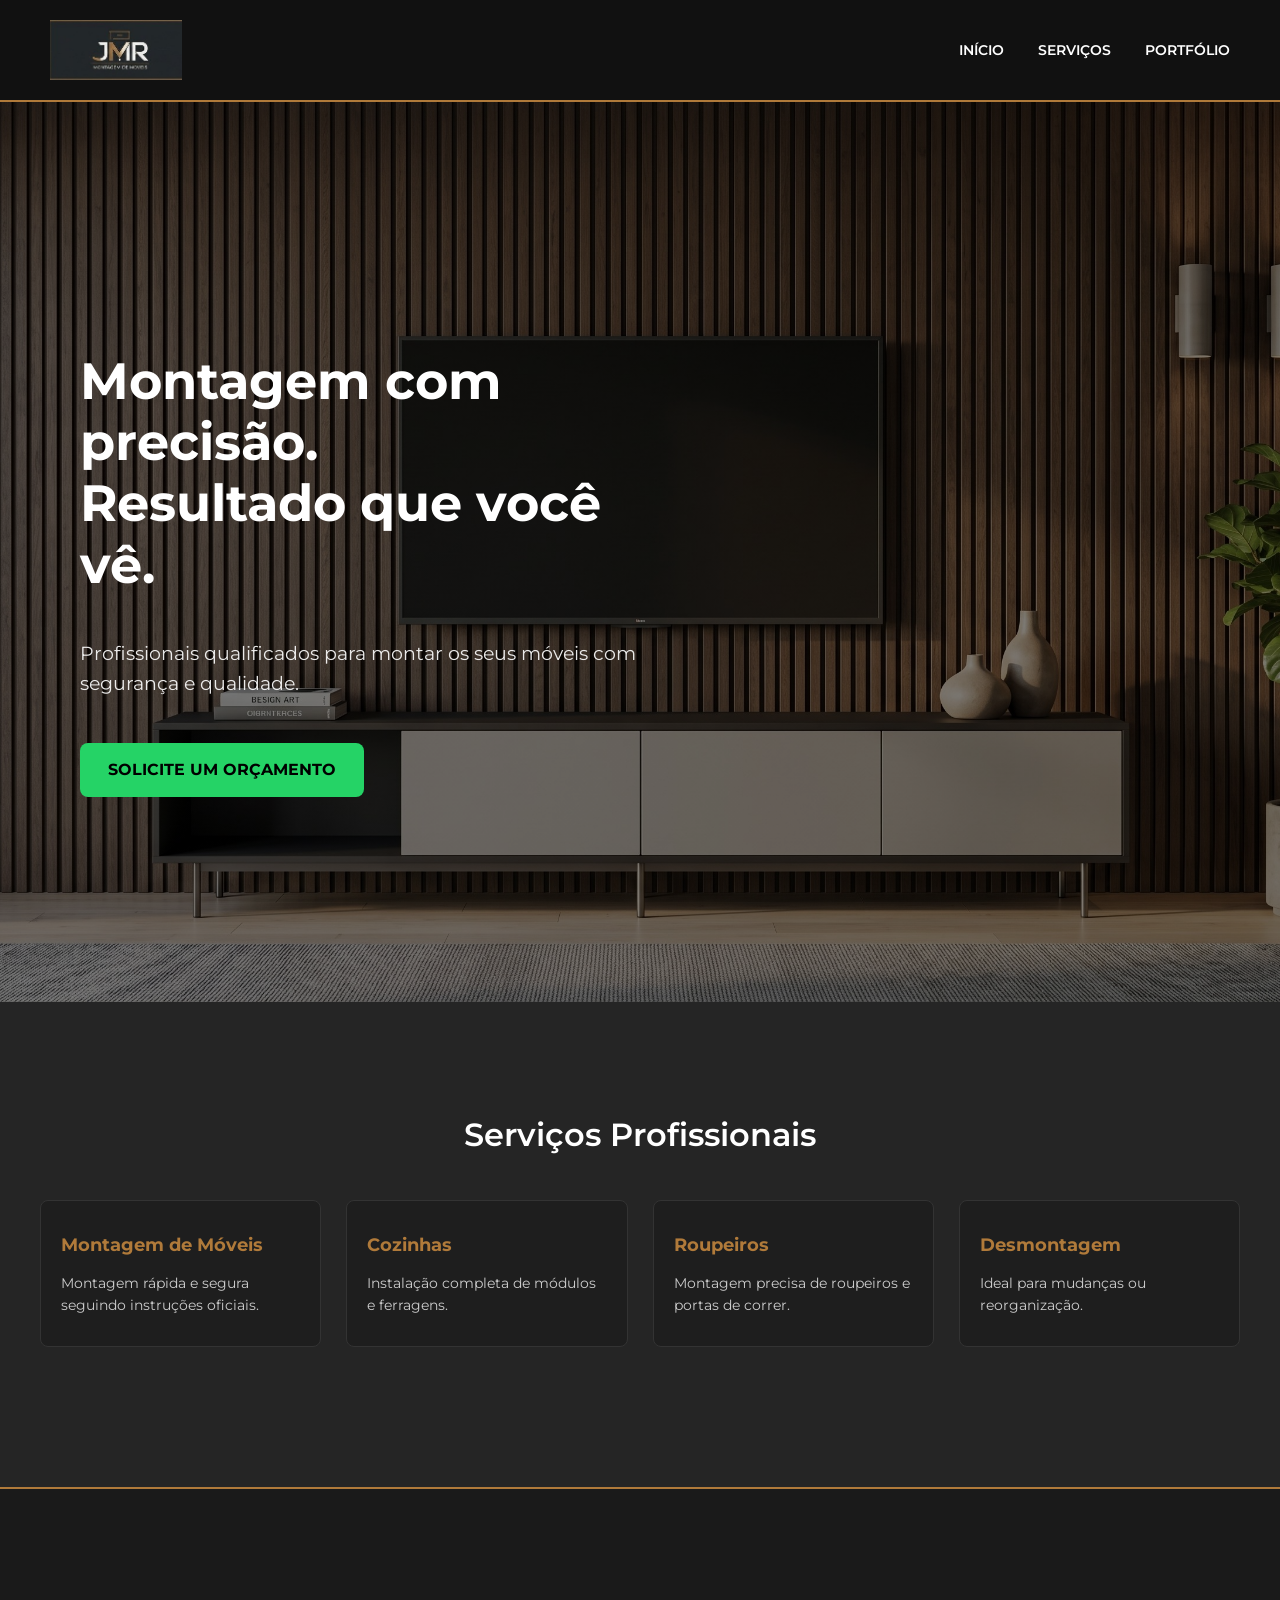
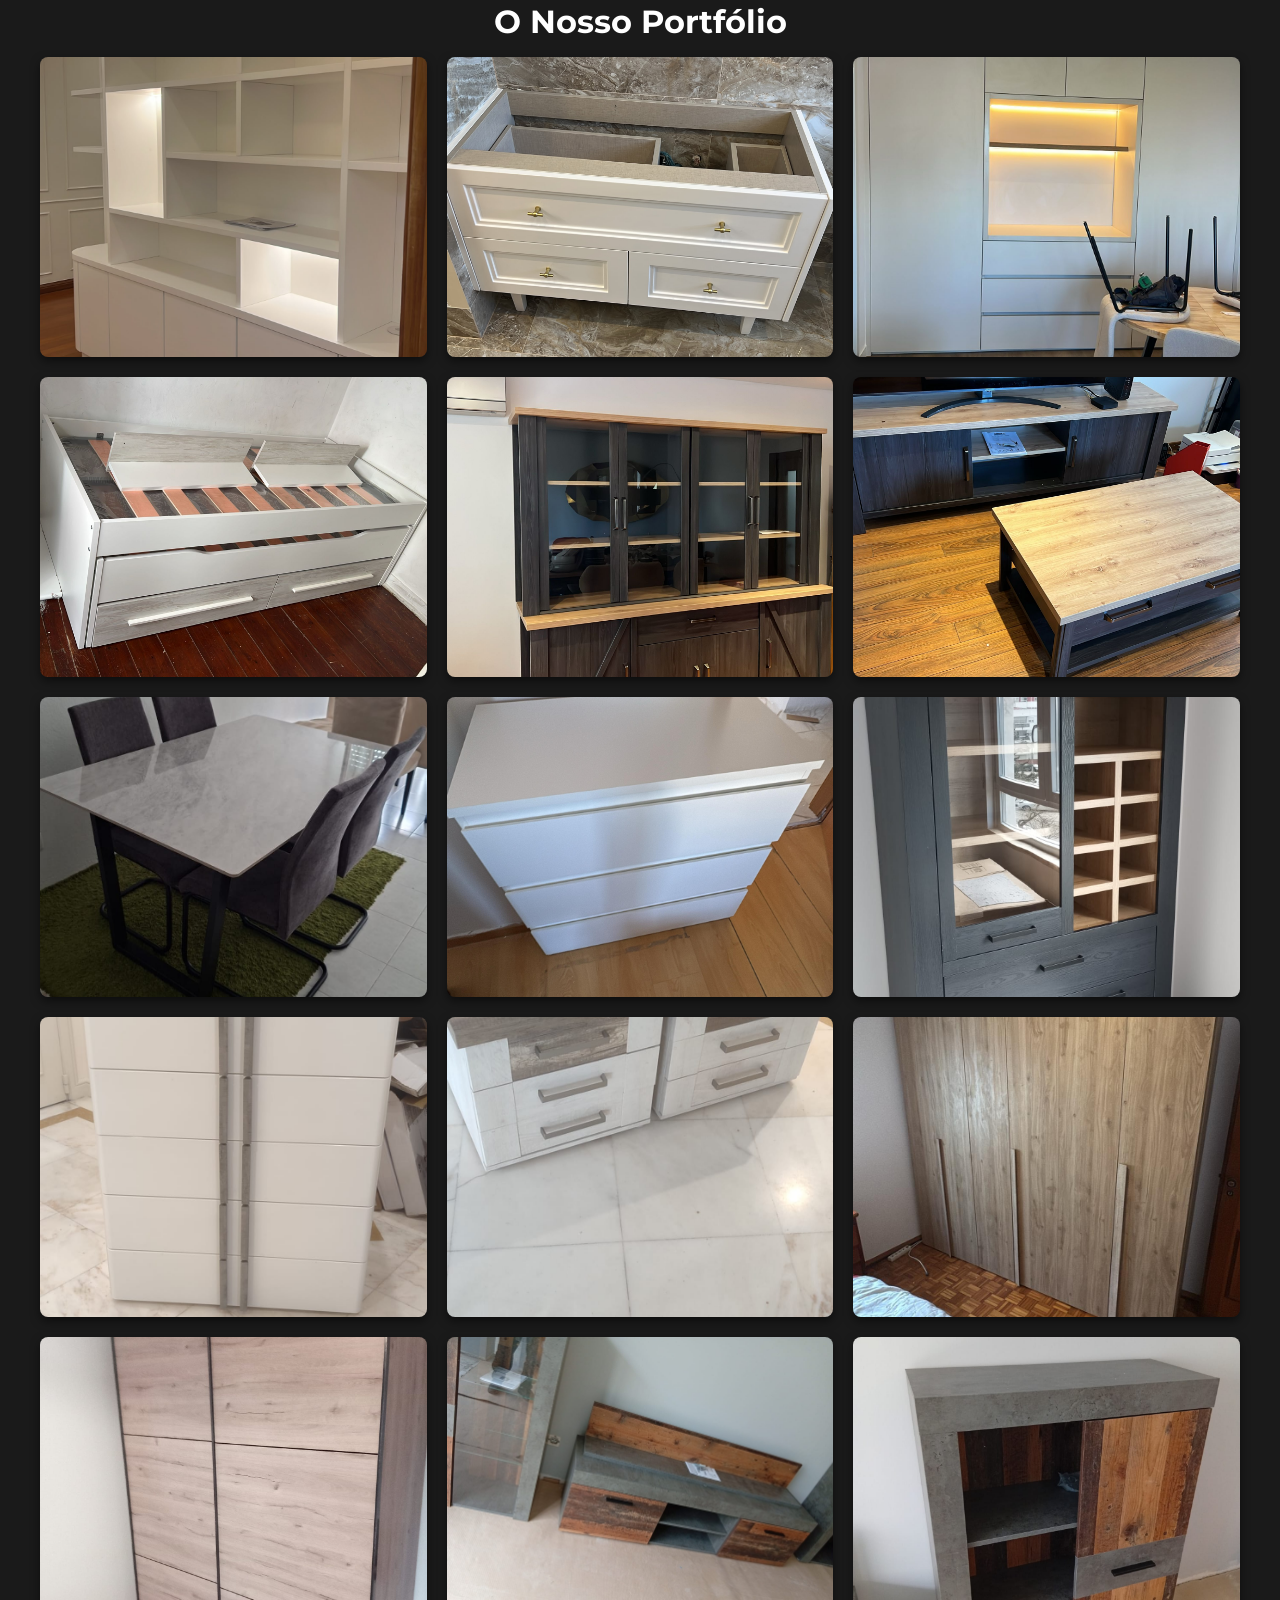
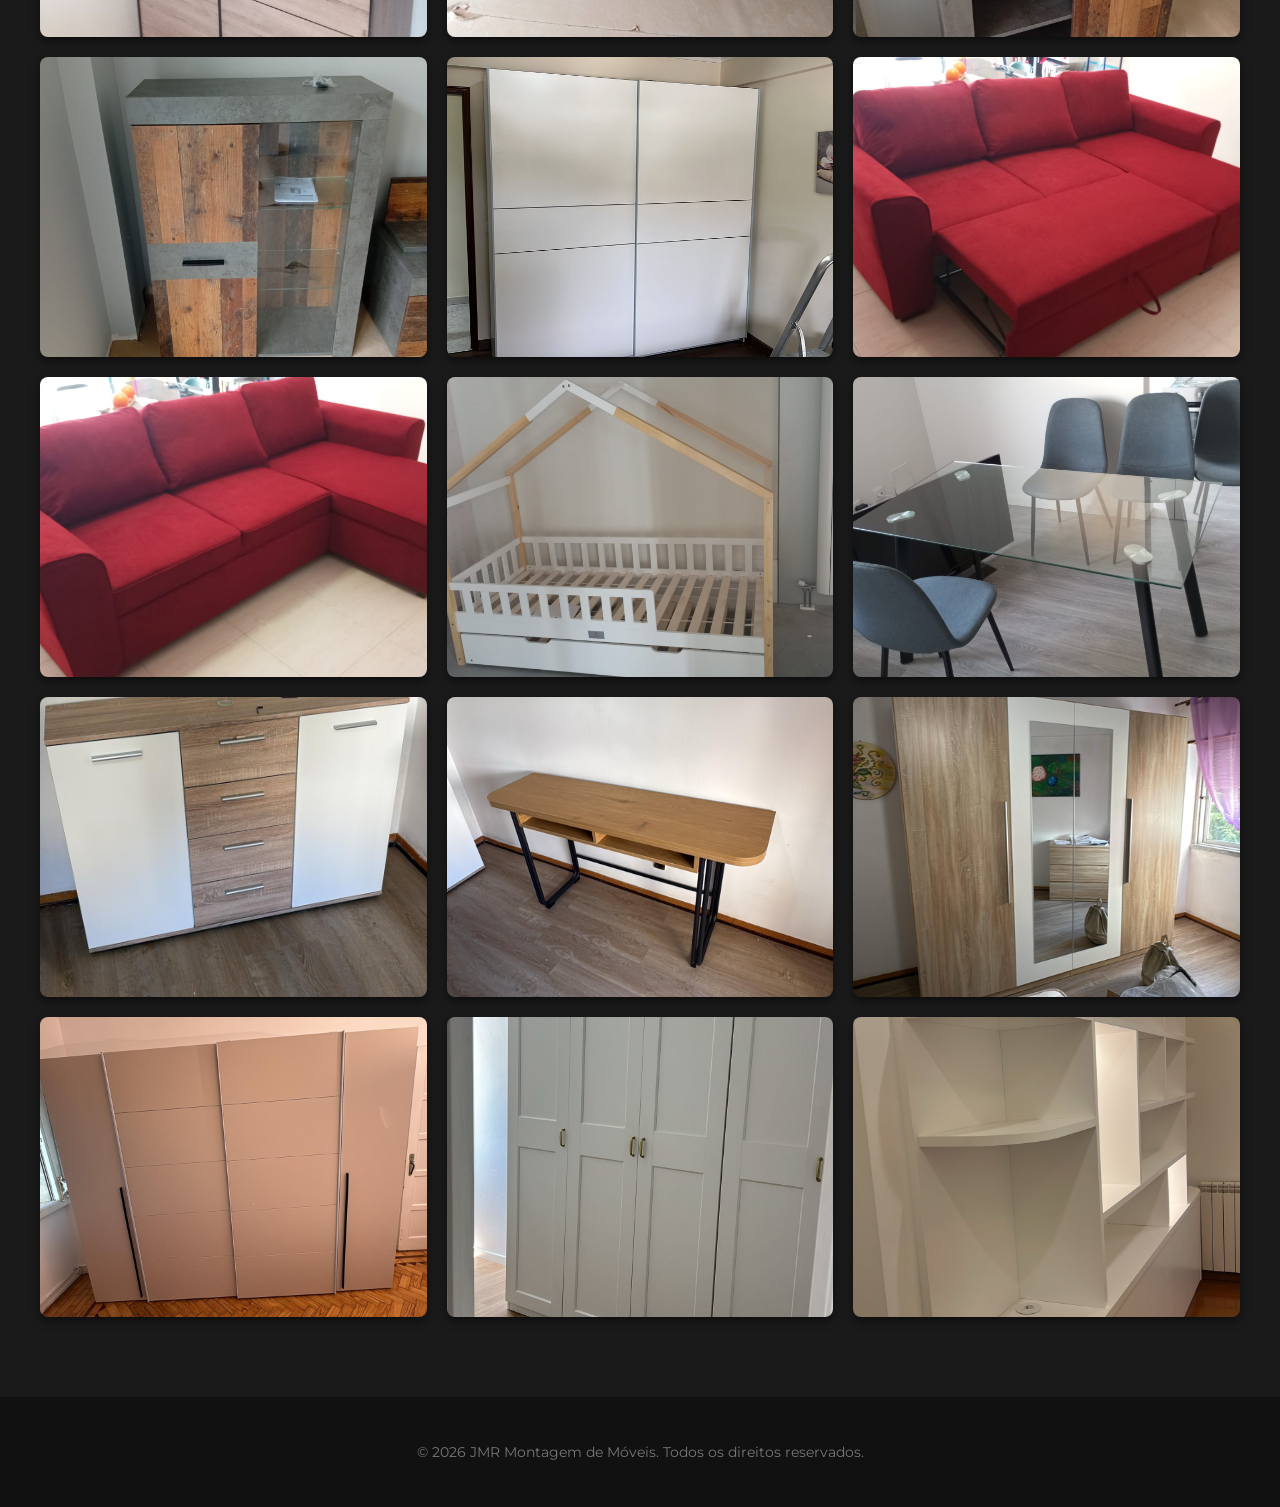
==== commit 139eeeac: "Update index.html" ====
--- a/index.html
+++ b/index.html
@@ -1,4 +1,4 @@
-HTML
+
 <!DOCTYPE html>
 <html lang="pt-pt">
 <head>
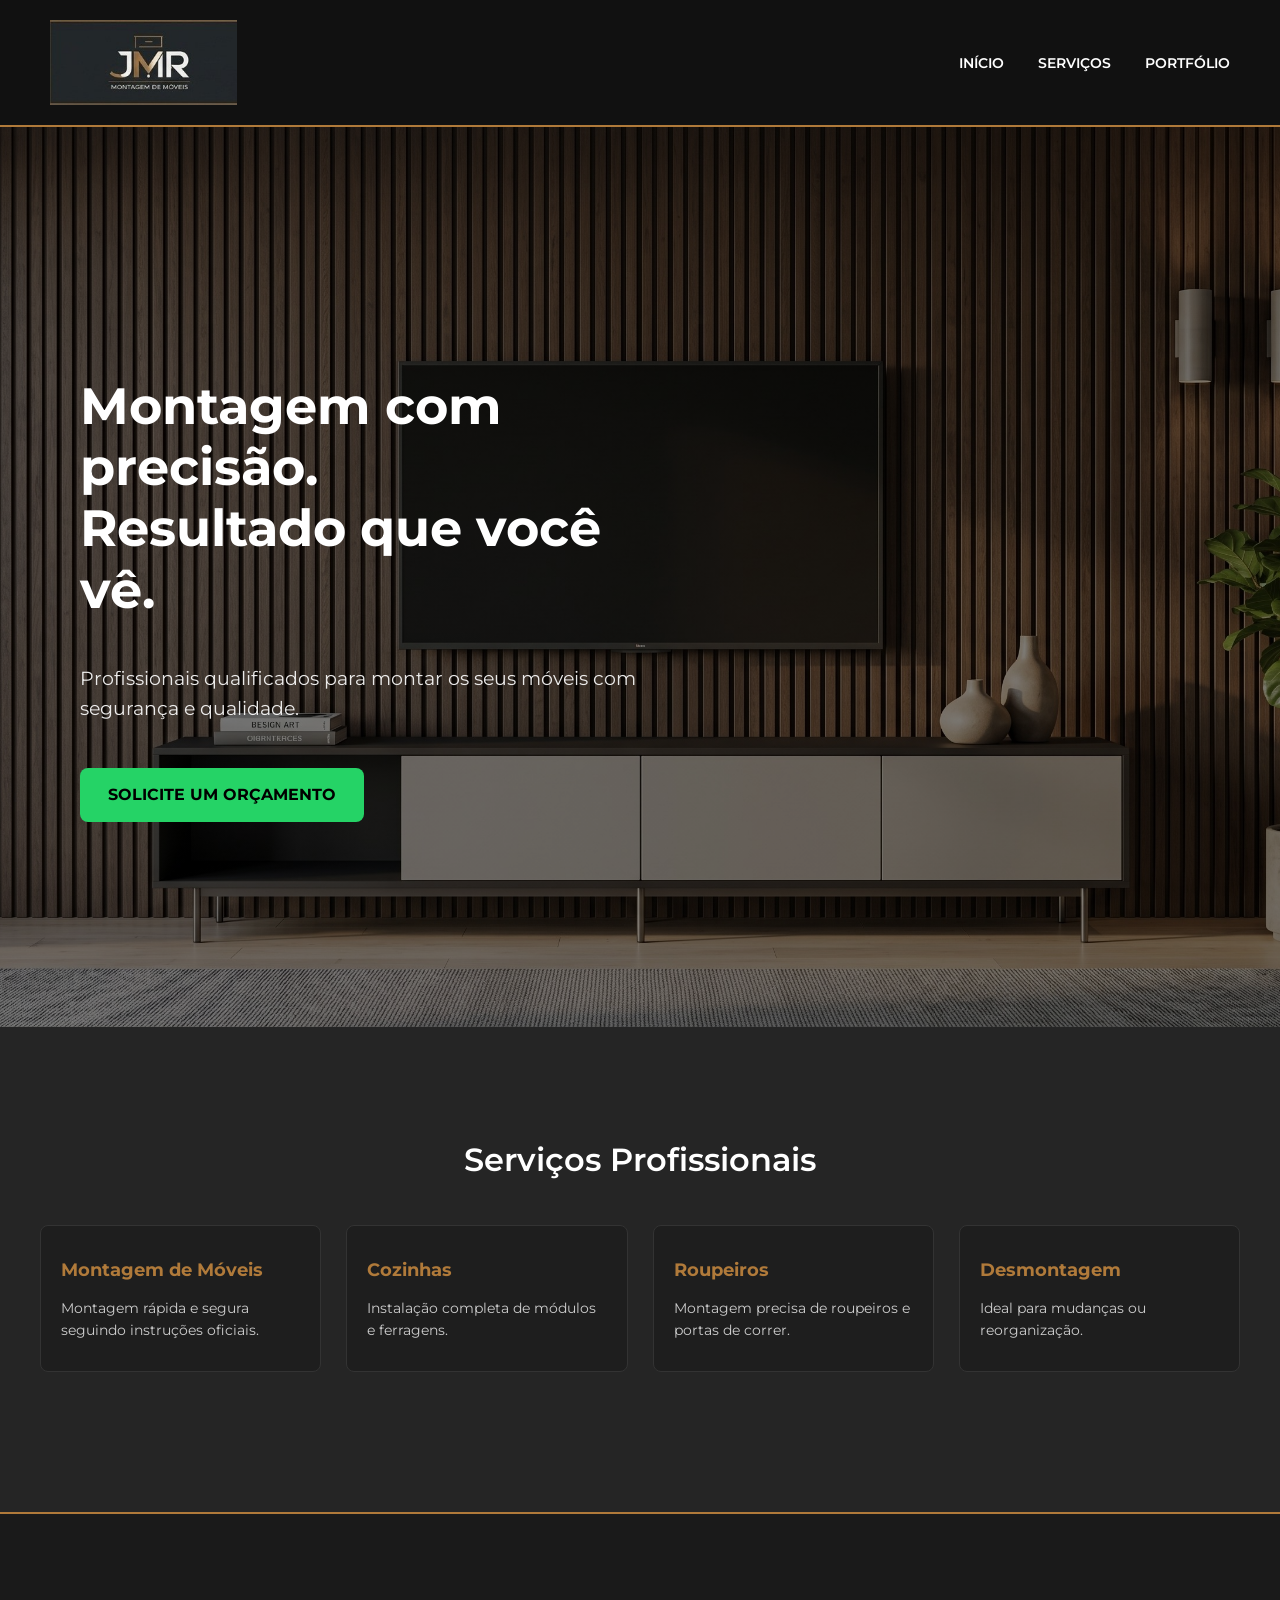
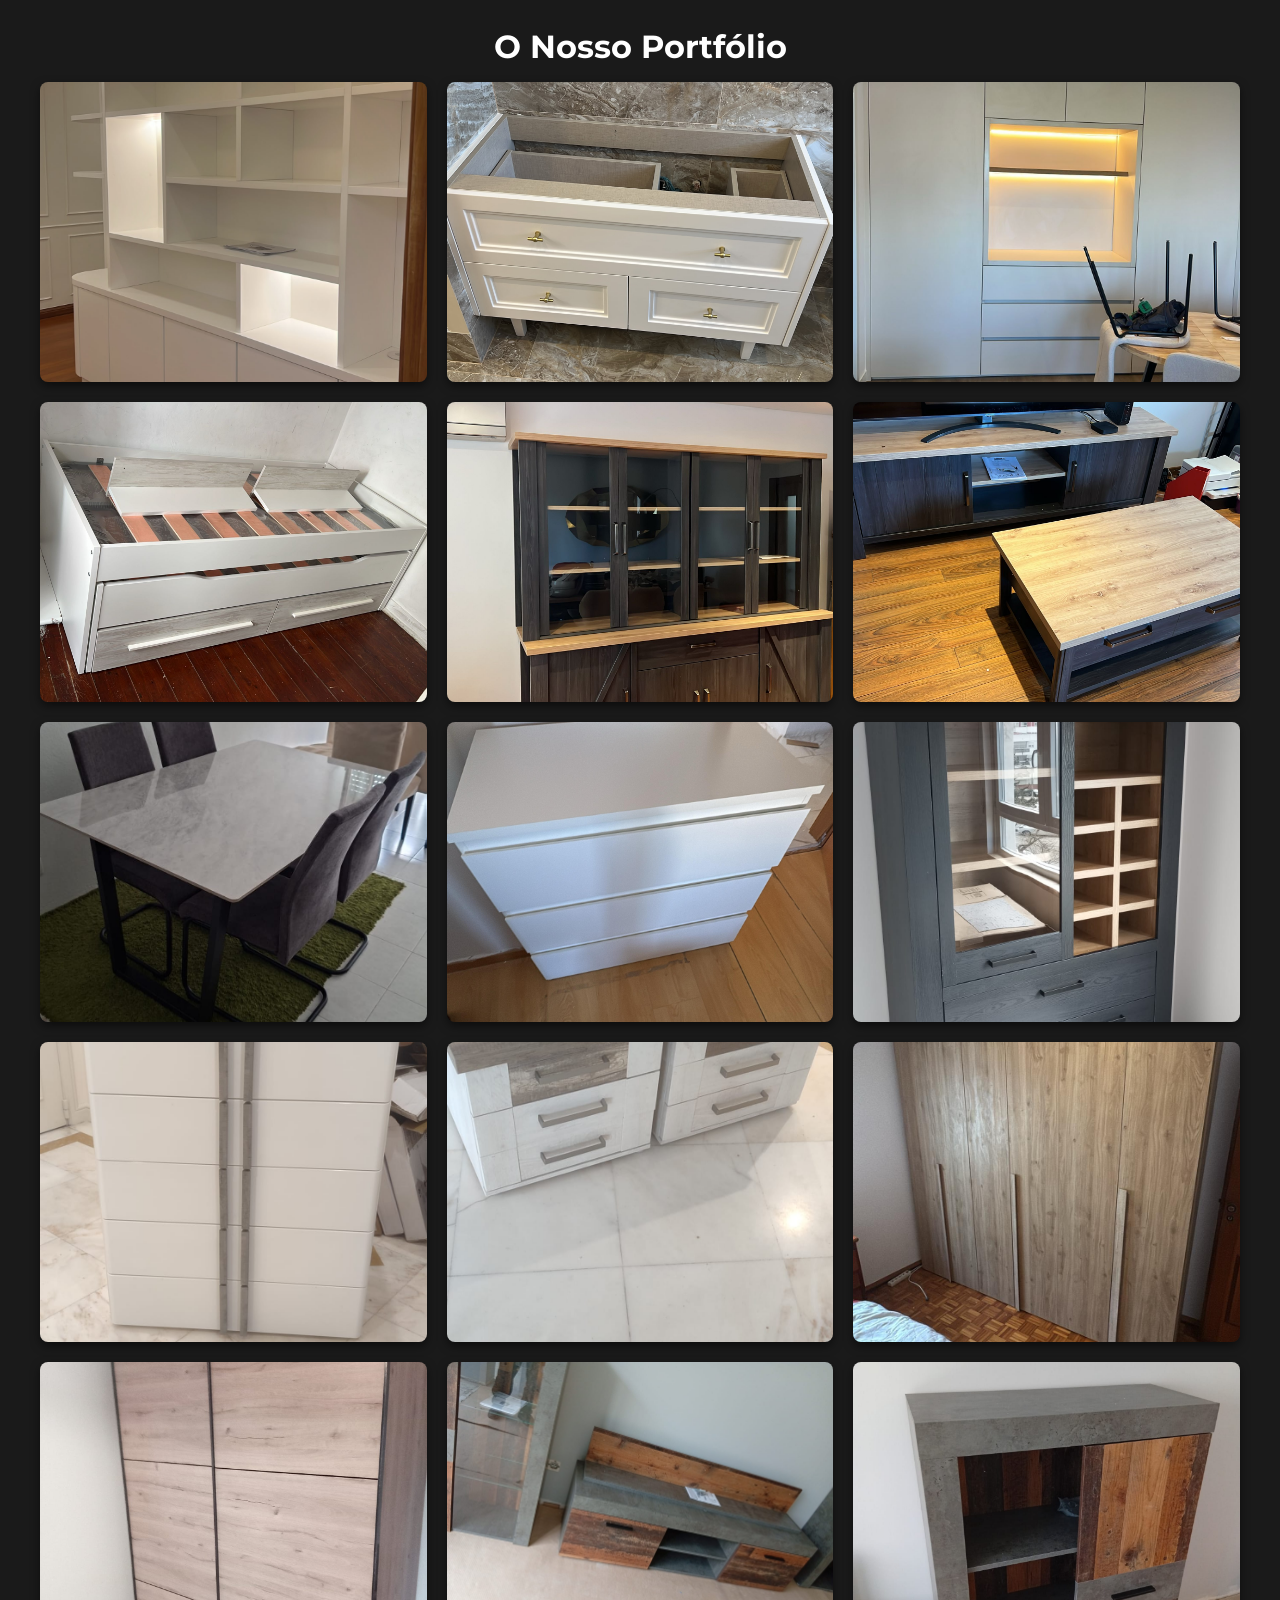
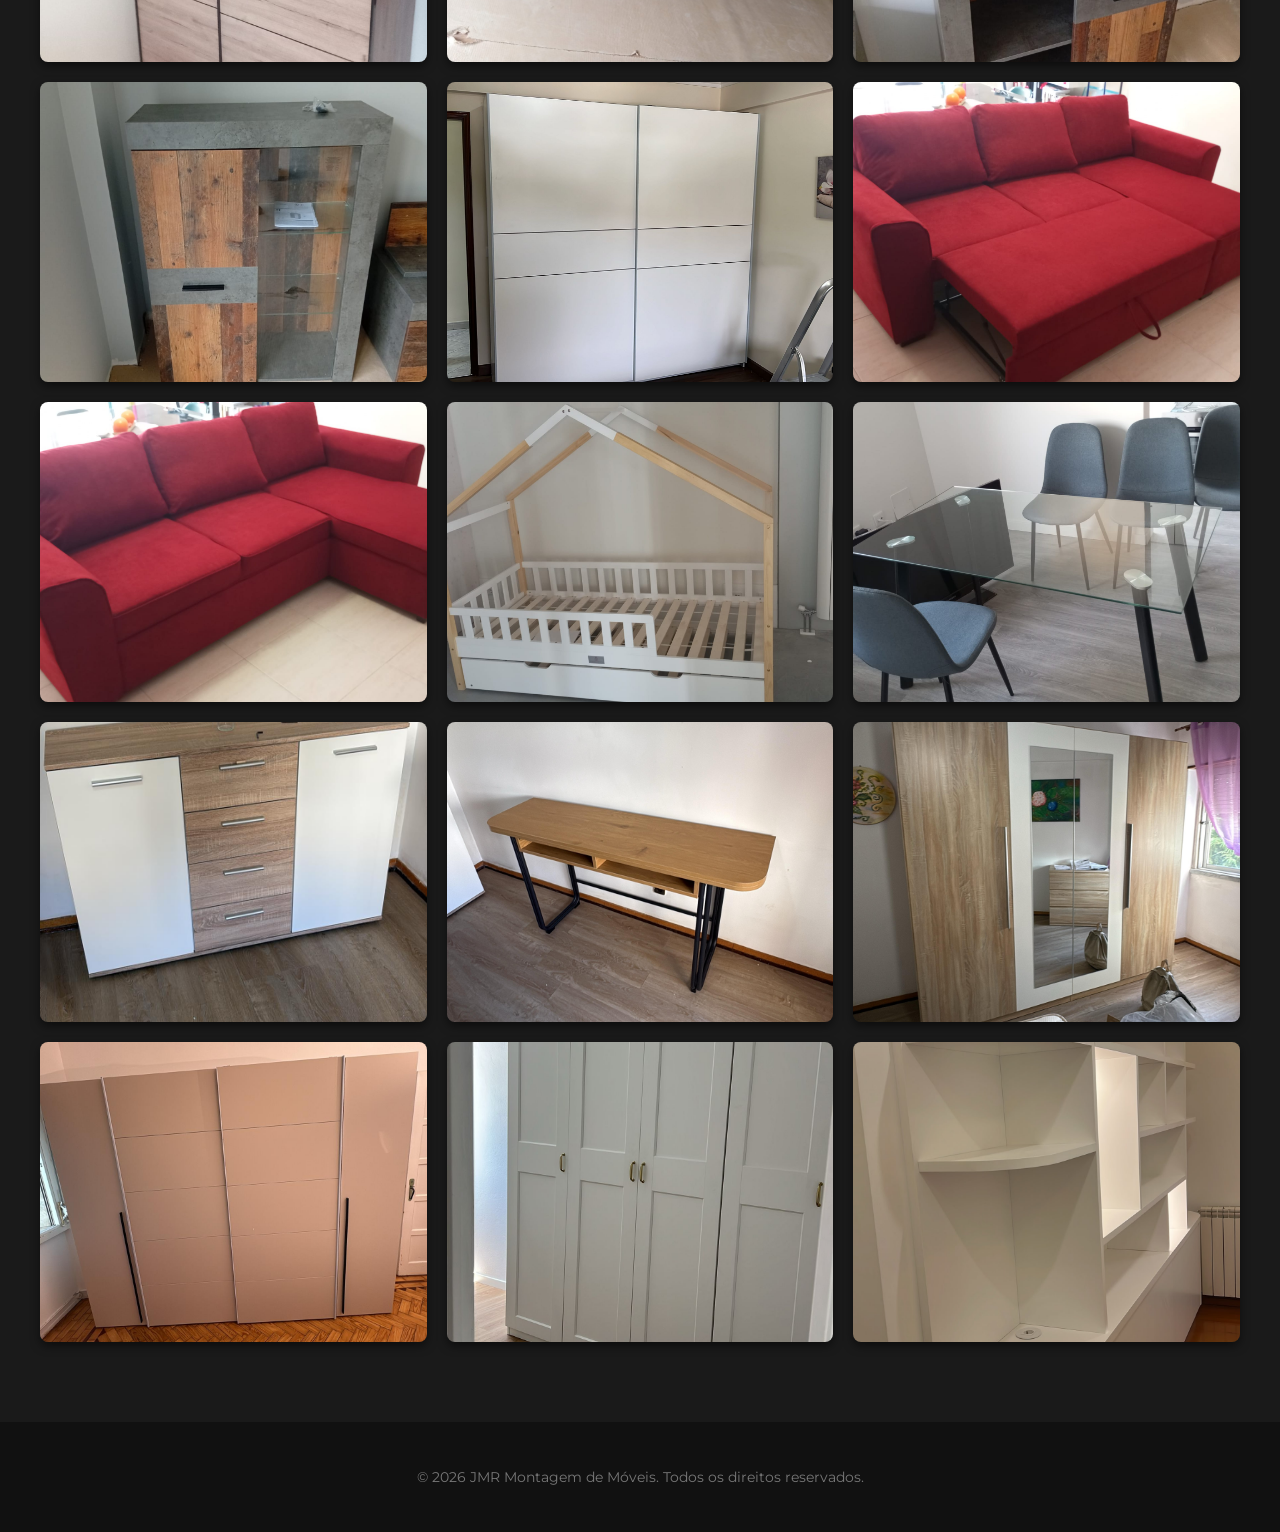
==== commit ae34509e: "Update index.html" ====
--- a/index.html
+++ b/index.html
@@ -17,6 +17,7 @@
         <nav>
             <a href="#inicio">INÍCIO</a>
             <a href="#sobre">SERVIÇOS</a> <a href="#portfolio">PORTFÓLIO</a>
+            
         </nav>
     </header>
 
--- a/style.css
+++ b/style.css
@@ -29,7 +29,7 @@
 }
 
 .logo img {
-    height: 60px; /* Ajuste este valor se quiser o logo maior ou menor */
+    height: 85px; /* Ajuste este valor se quiser o logo maior ou menor */
     width: auto;
     transition: transform 0.3s ease;
 }
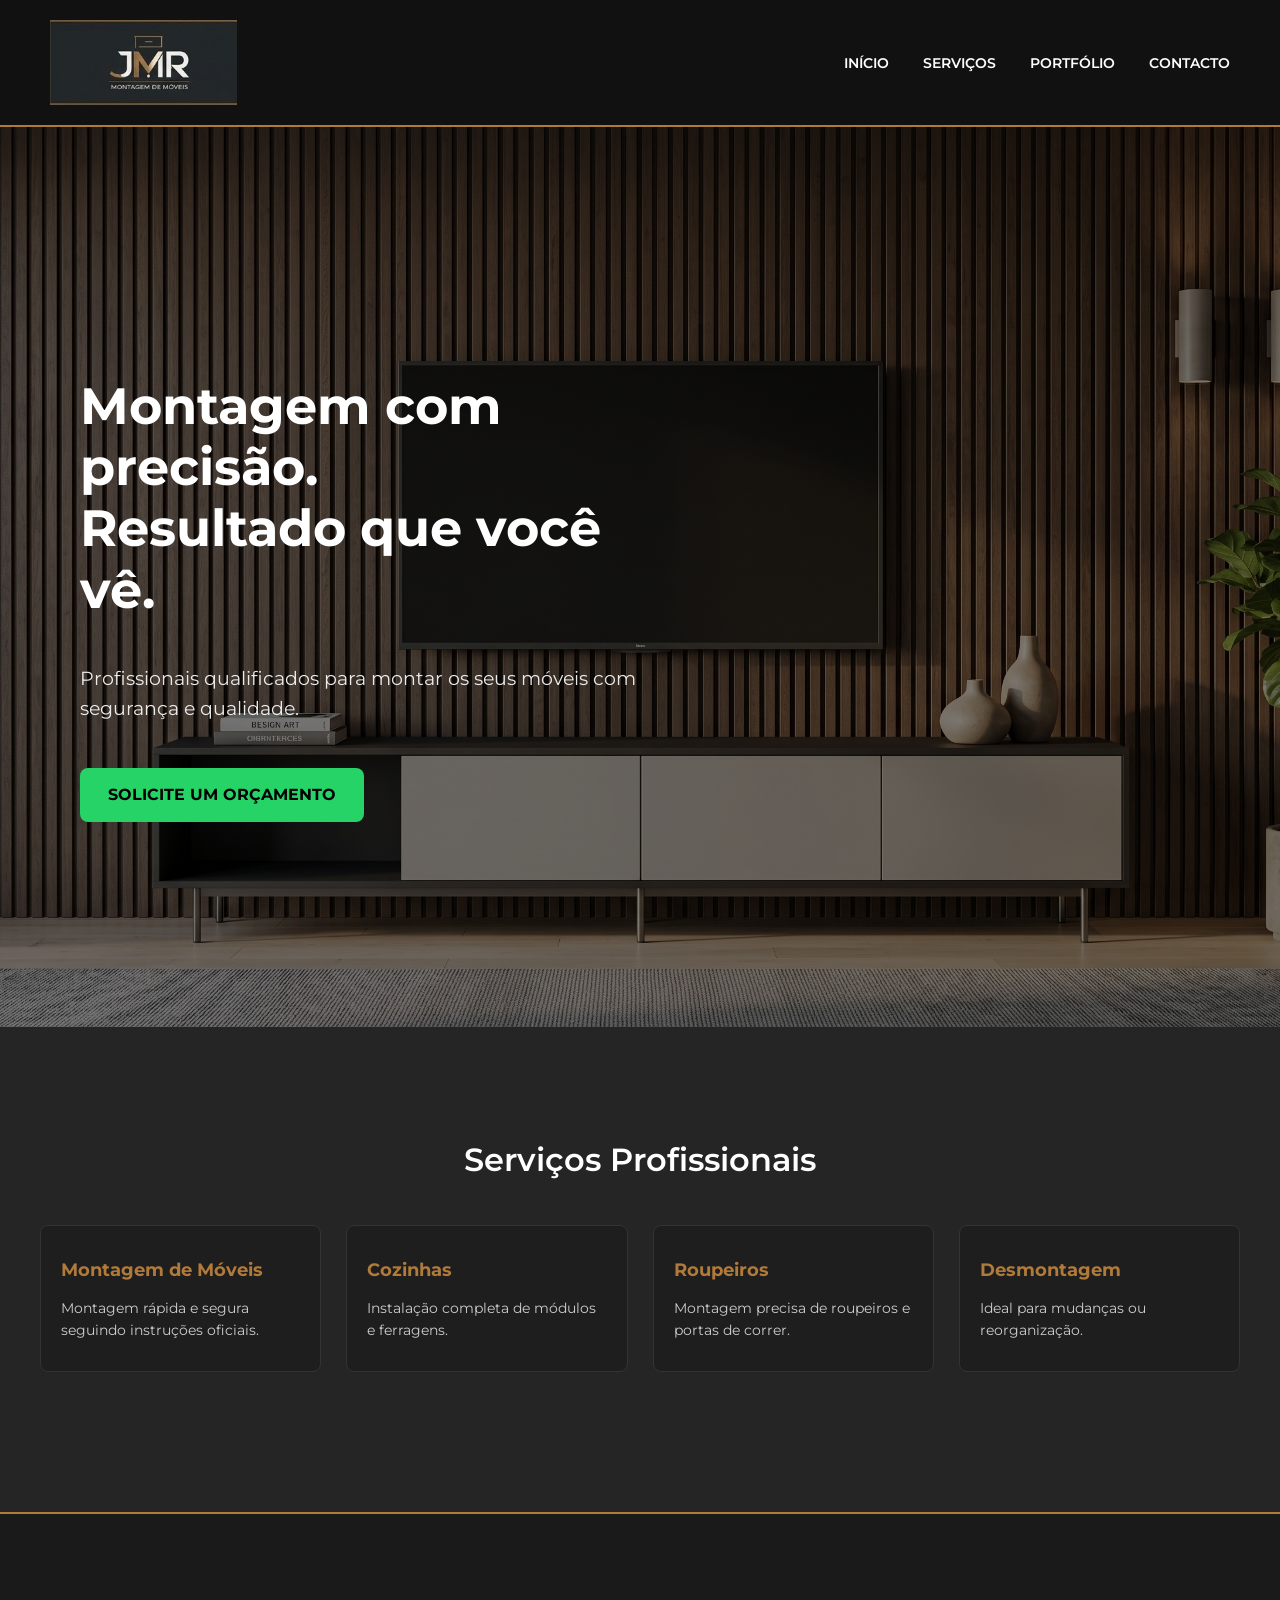
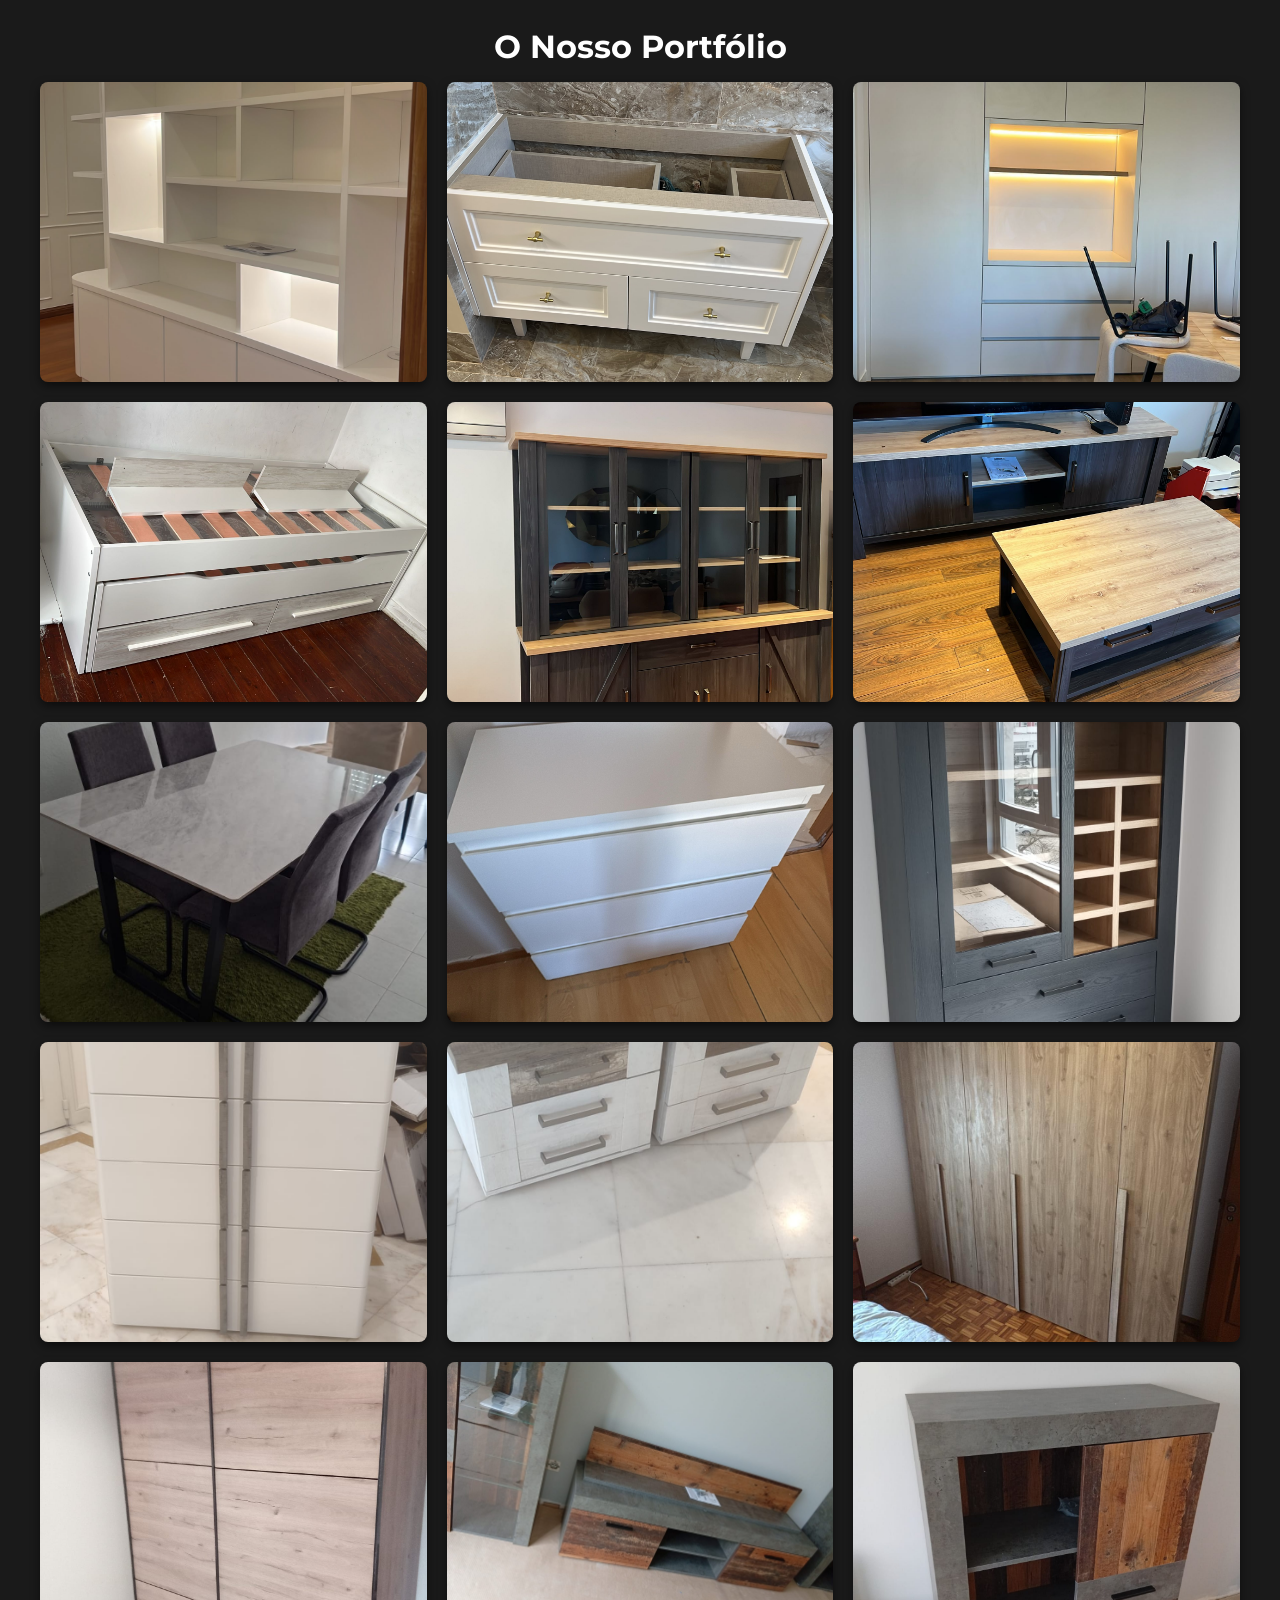
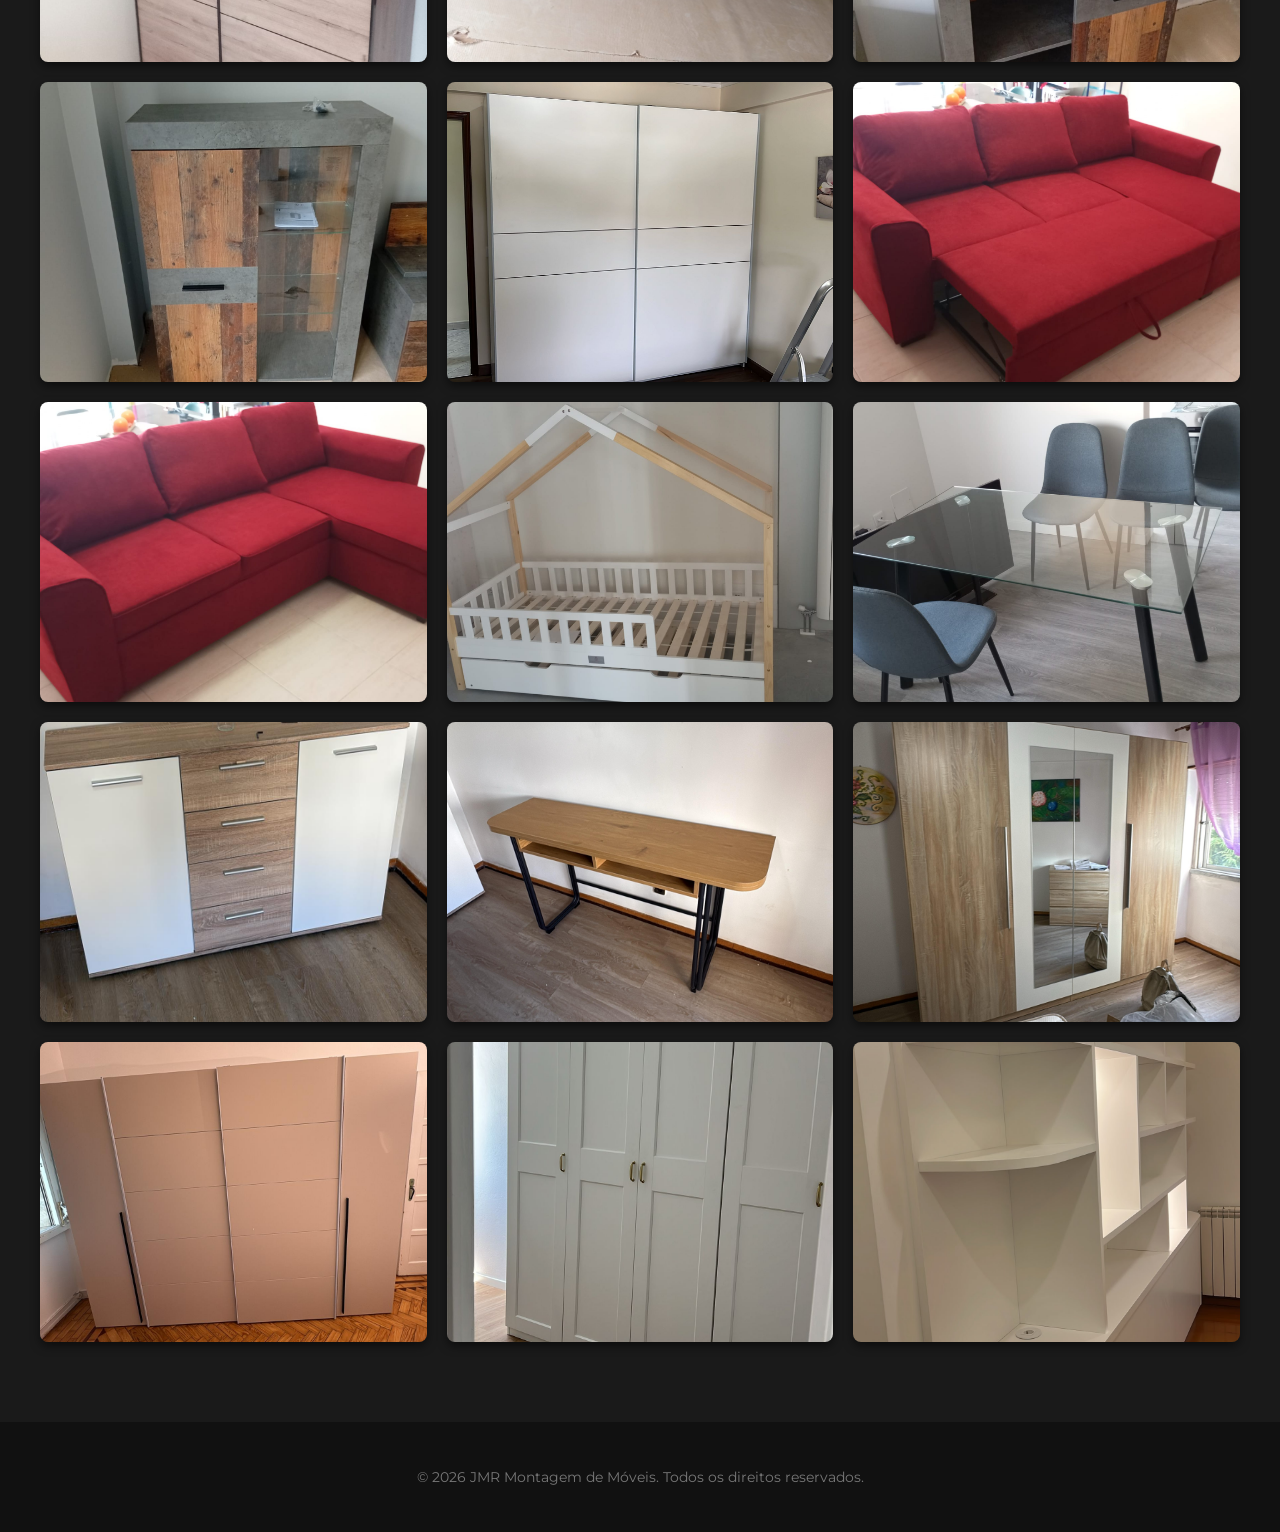
==== commit 4616fd16: "Update index.html" ====
--- a/index.html
+++ b/index.html
@@ -14,10 +14,11 @@
         <a href="#" class="logo">
             <img src="/img/logo-hero.jpeg" alt="Logo JMR Montagem de Móveis">
         </a>
-        <nav>
+       <nav>
             <a href="#inicio">INÍCIO</a>
-            <a href="#sobre">SERVIÇOS</a> <a href="#portfolio">PORTFÓLIO</a>
-            
+            <a href="#sobre">SERVIÇOS</a>
+            <a href="#portfolio">PORTFÓLIO</a>
+            <a href="contacto.html" class="nav-cta">CONTACTO</a>
         </nav>
     </header>
 
